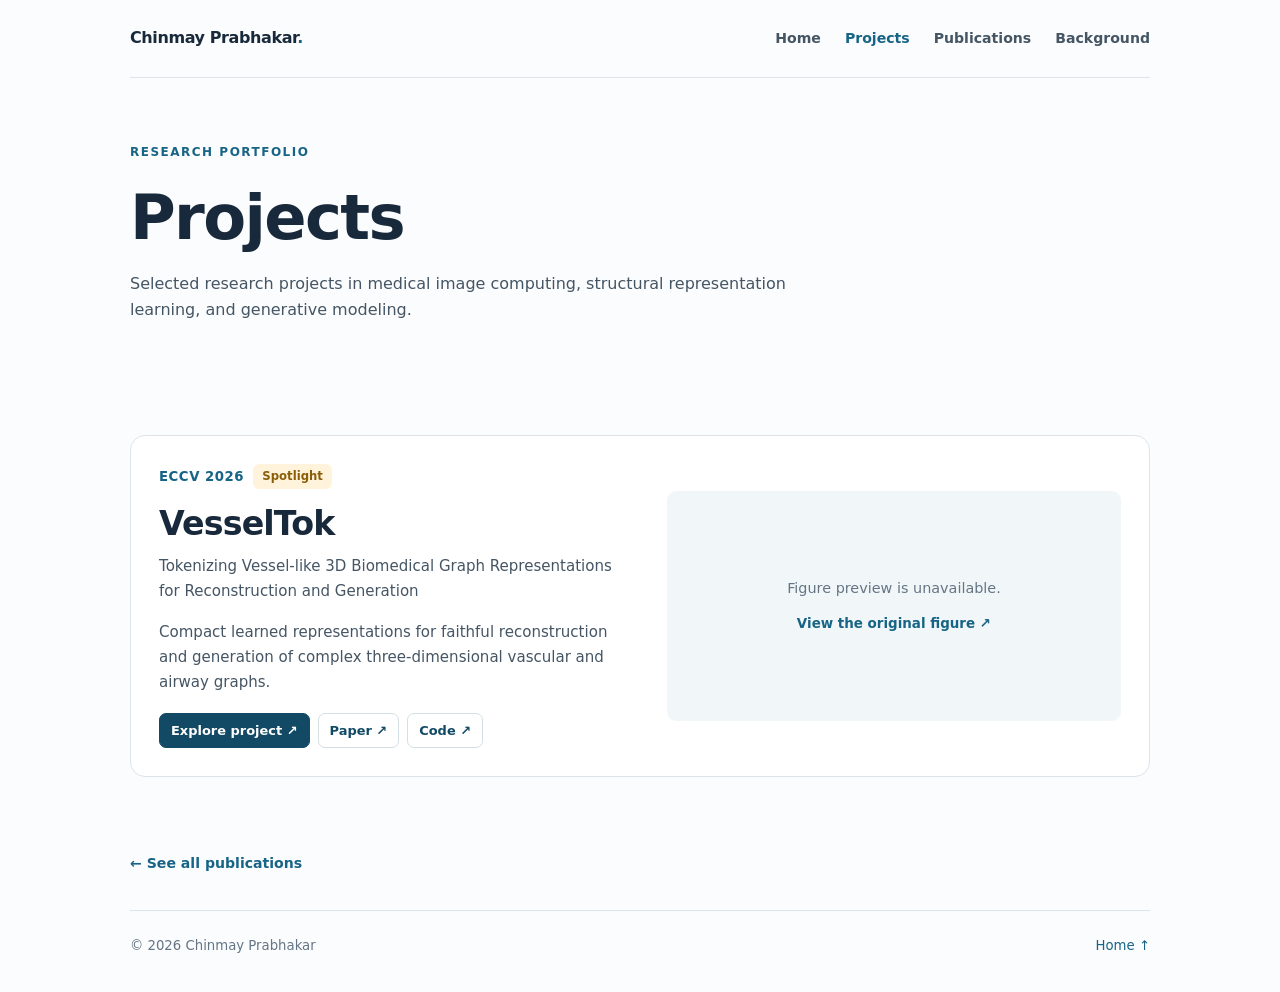
==== projects/index.html @ 2a382494 "attempt 2" ====
<!doctype html><html lang="en"><head><meta charset="utf-8"><meta name="viewport" content="width=device-width, initial-scale=1"><meta name="theme-color" content="#f9fafb"><meta name="description" content="Research project pages and publications by Chinmay Prabhakar."><title>Projects | Chinmay Prabhakar</title><link rel="stylesheet" href="../style.css?v=20261014b"></head><body><nav class="nav wrap" aria-label="Main navigation"><a class="brand" href="../index.html">Chinmay Prabhakar<span class="brand-dot">.</span></a><div class="nav-links"><a href="../index.html" >Home</a><a href="index.html" aria-current="page">Projects</a><a href="../index.html#publications" >Publications</a><a href="../index.html#background" >Background</a></div></nav><main class="wrap subpage"><header class="page-title"><p class="kicker">Research portfolio</p><h1>Projects</h1><p>Selected research projects in medical image computing, structural representation learning, and generative modeling.</p></header><section class="section"><article class="project-tile"><div class="project-tile-copy"><p class="venue-line">ECCV 2026 <span class="highlight-label">Spotlight</span></p><h2><a href="vesseltok/index.html">VesselTok</a></h2><p>Tokenizing Vessel-like 3D Biomedical Graph Representations for Reconstruction and Generation</p><p>Compact learned representations for faithful reconstruction and generation of complex three-dimensional vascular and airway graphs.</p><div class="chips"><a class="chip chip-filled" href="vesseltok/index.html">Explore project ↗</a><a class="chip" href="https://arxiv.org/abs/2603.18797" target="_blank" rel="noopener noreferrer">Paper ↗</a><a class="chip" href="https://github.com/chinmay5/vessel_tok" target="_blank" rel="noopener noreferrer">Code ↗</a></div></div><div class="figure-frame project-tile-image"><img class="remote-image" src="https://raw.githubusercontent.com/chinmay5/vessel_tok/main/vesseltok_overview.png" alt="VesselTok overview" loading="lazy" decoding="async" /><div class="figure-error"><span>Figure preview is unavailable.</span><a href="https://github.com/chinmay5/vessel_tok/blob/main/vesseltok_overview.png" target="_blank" rel="noopener noreferrer">View the original figure ↗</a></div></div></article></section><p class="back-line"><a href="../index.html#publications">← See all publications</a></p></main><footer class="site-footer wrap"><span>© <span data-current-year>2026</span> Chinmay Prabhakar</span><a href="../index.html">Home ↑</a></footer><script>document.querySelectorAll('.remote-image').forEach(img=>{const frame=img.closest('.figure-frame');const fail=()=>frame?.classList.add('image-failed');const load=()=>frame?.classList.add('image-ready');img.addEventListener('error',fail);img.addEventListener('load',load);if(img.complete){if(img.naturalWidth)load();else fail()}});document.querySelectorAll('.portrait img').forEach(img=>{img.addEventListener('error',()=>img.closest('.portrait')?.classList.add('image-failed'));if(img.complete&&!img.naturalWidth)img.closest('.portrait')?.classList.add('image-failed')});document.querySelectorAll('[data-current-year]').forEach(el=>el.textContent=new Date().getFullYear());</script></body></html>
---- style.css ----
/* Personal academic website. Shared styles for homepage and project pages. */
:root { --ink:#18293b; --body:#455564; --muted:#657585; --accent:#176486; --accent-dark:#124a65; --paper:#fff; --bg:#fbfcfd; --line:#dce4e9; --soft:#f0f6f8; --highlight:#edf8f5; }
*{box-sizing:border-box}
html{scroll-behavior:smooth}
body{margin:0;background:var(--bg);color:var(--ink);font:16px/1.65 Inter,ui-sans-serif,system-ui,-apple-system,BlinkMacSystemFont,"Segoe UI",sans-serif;-webkit-font-smoothing:antialiased}
a{color:var(--accent);text-decoration:none}a:hover{text-decoration:underline}a:focus-visible,button:focus-visible,summary:focus-visible{outline:3px solid #43a8c9;outline-offset:3px}
img{max-width:100%;height:auto}
.wrap{width:min(100% - 48px,1020px);margin-inline:auto}
.nav{display:flex;align-items:center;justify-content:space-between;gap:24px;min-height:78px;border-bottom:1px solid var(--line)}
.brand{color:var(--ink);font-size:1rem;font-weight:750;white-space:nowrap;letter-spacing:-.025em}.brand:hover{text-decoration:none}.brand-dot{color:var(--accent)}
.nav-links{display:flex;flex-wrap:wrap;gap:8px 24px}.nav-links a{color:var(--body);font-size:.88rem;font-weight:550}.nav-links a:hover,.nav-links a[aria-current="page"]{color:var(--accent)}
h1,h2,h3{letter-spacing:-.026em;line-height:1.25}h1{font-size:clamp(2.5rem,5vw,3.9rem)}h2{font-size:clamp(1.65rem,2.6vw,2.15rem)}h3{font-size:1.16rem}
p{margin:0 0 1rem}.eyebrow,.kicker{font-size:.75rem;font-weight:760;letter-spacing:.125em;text-transform:uppercase;color:var(--accent)}
.hero{display:grid;grid-template-columns:minmax(0,1fr) 212px;gap:60px;align-items:center;padding:65px 0 72px;border-bottom:1px solid var(--line)}.hero h1{margin:11px 0 16px}.hero-copy>p{max-width:665px;color:var(--body)}.hero-tagline{font-size:1.14rem;font-weight:600;line-height:1.45;color:var(--ink)!important}
.profile-links{display:flex;flex-wrap:wrap;gap:6px 18px;margin-top:24px}.profile-links a{font-size:.89rem;font-weight:650}
.portrait{position:relative;width:208px;height:208px;background:#e6f0f4;border-radius:18px;overflow:hidden;box-shadow:0 12px 35px rgba(25,50,75,.08)}.portrait img{width:100%;height:100%;object-fit:cover;position:relative;z-index:2}.portrait-initials{position:absolute;inset:0;display:flex;align-items:center;justify-content:center;color:#6391a0;font-weight:700;font-size:3rem;letter-spacing:-.06em}.portrait.image-failed img{display:none}
.section{margin:60px 0 75px;scroll-margin-top:24px}.section-heading{display:flex;align-items:end;justify-content:space-between;gap:20px;margin-bottom:22px}.section-heading .kicker{margin:0 0 6px}.section-heading h2{margin:0}.text-link{font-size:.86rem;font-weight:650;white-space:nowrap}.section-aside{color:var(--muted);font-size:.84rem;margin:0;max-width:245px;text-align:right}
.venue-line{font-size:.83rem;letter-spacing:.04em;font-weight:700;color:var(--accent);margin:0 0 14px}.highlight-label{display:inline-block;font-size:.73rem;letter-spacing:normal;font-weight:710;padding:3px 9px;border-radius:6px;background:#fff4db;color:#8c5d08;vertical-align:middle;margin-left:4px}
.featured-work{border:1px solid #d6e4e6;border-radius:17px;overflow:hidden;display:grid;grid-template-columns:minmax(0,.9fr) minmax(0,1.1fr);background:var(--paper);box-shadow:0 7px 20px rgba(20,45,65,.035)}.featured-main{padding:32px}.featured-main h3{font-size:1.32rem;line-height:1.4;margin:0 0 15px}.featured-main>p:not(.venue-line){font-size:.94rem;color:var(--body)}.featured-figure{padding:18px;background:#f4f9f8;display:flex;flex-direction:column;justify-content:center;min-width:0}.featured-figure .figure-frame{min-height:225px;max-height:325px}.featured-figure .remote-image{max-height:300px}
.figure-frame{background:white;display:flex;align-items:center;justify-content:center;position:relative;min-width:0;border-radius:9px;overflow:hidden}.figure-frame .remote-image{display:block;max-height:560px;width:100%;height:auto;object-fit:contain}.figure-error{display:flex;position:absolute;inset:0;flex-direction:column;justify-content:center;align-items:center;gap:12px;min-height:180px;padding:28px;text-align:center;color:var(--muted);font-size:.9rem}.figure-error a{font-size:.84rem;font-weight:700}.figure-frame .remote-image{opacity:0;position:relative;z-index:1}.figure-frame.image-ready .remote-image{opacity:1}.figure-frame.image-ready .figure-error{display:none}.figure-frame.image-failed .remote-image{display:none}.fig-caption{font-size:.76rem;color:var(--muted);margin:10px 0 0;text-align:center}
.chips{display:flex;flex-wrap:wrap;gap:8px;margin-top:18px}.chip{border:1px solid #d2dfe5;border-radius:7px;padding:6px 11px;background:#fff;font-weight:650;font-size:.81rem;color:var(--accent-dark)}.chip:hover{text-decoration:none;background:#eef7f7}.chip-filled{background:var(--accent-dark);border-color:var(--accent-dark);color:#fff}.chip-filled:hover{color:#fff;background:var(--accent)}
.publication-list{display:grid;gap:14px}.publication{border:1px solid var(--line);background:var(--paper);border-radius:13px;padding:24px 27px}.publication h3{margin:8px 0 9px;font-size:1.12rem;line-height:1.43}.publication h3 a{color:var(--ink)}.publication h3 a:hover{color:var(--accent)}.pub-meta{display:flex;align-items:center;flex-wrap:wrap;gap:9px;color:var(--accent);text-transform:uppercase;font-size:.75rem;font-weight:740;letter-spacing:.06em}.pub-year{margin-left:auto;color:var(--muted)}.pub-description{color:var(--body);font-size:.9rem;margin-bottom:7px}.authors{font-size:.85rem;color:var(--muted);margin:0}.publication .chips{margin-top:12px}
.preview{margin-top:18px;border-top:1px solid var(--line)}.preview summary{display:flex;align-items:center;justify-content:space-between;gap:16px;padding-top:14px;cursor:pointer;font-weight:680;font-size:.87rem;color:var(--accent);list-style:none}.preview summary::-webkit-details-marker{display:none}.preview summary .plus{font-size:1.2rem;line-height:1}.preview[open] summary .plus{transform:rotate(45deg)}.preview .figure-frame{margin-top:15px;border:1px solid var(--line);padding:12px}.preview .remote-image{max-height:430px}
.background-grid{display:grid;gap:26px}.background-section h2{font-size:1.27rem;margin:0 0 14px}.timeline{display:grid;gap:0;border-top:1px solid var(--line)}.timeline-item{display:grid;grid-template-columns:145px minmax(0,1fr);gap:17px;padding:13px 0;border-bottom:1px solid var(--line)}.timeline-year{color:var(--muted);font-size:.85rem}.timeline-item h3{font-size:.95rem;margin:0 0 3px}.timeline-item p{font-size:.85rem;color:var(--body);margin:0}
.site-footer{border-top:1px solid var(--line);padding:24px 0 35px;display:flex;justify-content:space-between;gap:16px;color:var(--muted);font-size:.83rem}
/* Project directory */
.subpage{min-height:65vh}.page-title{padding:65px 0 35px;max-width:720px}.page-title h1{margin:6px 0 14px}.page-title>p:last-child{color:var(--body)}.project-tile{display:grid;grid-template-columns:minmax(0,1fr) minmax(0,.95fr);gap:30px;padding:28px;background:white;border:1px solid var(--line);border-radius:15px;align-items:center}.project-tile h2{margin:0 0 10px}.project-tile h2 a{color:var(--ink)}.project-tile-copy>p:not(.venue-line){font-size:.94rem;color:var(--body)}.project-tile-image{background:#f1f7f8;padding:14px;min-height:230px}
.back-line{margin:35px 0;font-size:.88rem;font-weight:680}
/* Individual project */
.project-layout{max-width:1020px}.project-intro{text-align:center;max-width:920px;margin:63px auto 30px}.project-intro h1{font-size:clamp(3rem,8vw,5rem);margin:10px 0}.project-subtitle{font-size:clamp(1.2rem,2.6vw,1.62rem);line-height:1.42;font-weight:600;color:var(--body);max-width:820px;margin:0 auto 18px}.project-authors{font-size:.9rem;color:var(--muted);max-width:820px;margin:0 auto;line-height:1.9}.project-authors a{font-weight:650}.project-buttons{display:flex;justify-content:center;flex-wrap:wrap;gap:9px;margin-top:24px}.project-buttons a,.resource-links a{border:1px solid #d2dfe5;border-radius:8px;padding:9px 17px;background:white;color:var(--accent-dark);font-size:.9rem;font-weight:670}.project-buttons a:hover,.resource-links a:hover{text-decoration:none;background:#eaf4f6}.project-buttons a.primary-button{background:var(--accent-dark);border-color:var(--accent-dark);color:white}.project-buttons a.primary-button:hover{background:var(--accent)}
.project-overview{background:white;border-radius:15px;border:1px solid var(--line);padding:20px;margin:48px 0 68px;box-shadow:0 8px 30px rgba(20,45,65,.035)}.project-overview .figure-frame{min-height:280px}.project-overview .remote-image{max-height:670px}.project-content{margin:0 auto 68px;max-width:930px}.project-content h2{margin:4px 0 17px}.project-content p:not(.kicker):not(.citation-note){color:var(--body)}.large-lead{font-size:1.16rem;line-height:1.78}.step-grid{display:grid;grid-template-columns:repeat(3,minmax(0,1fr));gap:16px}.step-grid article{padding:23px;border:1px solid var(--line);border-radius:12px;background:white}.step-grid article span{color:var(--accent);font-weight:780;font-size:.9rem}.step-grid h3{margin:12px 0 8px;font-size:1.08rem}.step-grid p{font-size:.9rem;margin:0}.step-grid.simple article{border-top:3px solid #72bdbe}
.resources{display:flex;align-items:center;justify-content:space-between;gap:32px;padding:28px 30px;border-radius:13px;background:#edf5f6}.resources h2{margin:4px 0 10px}.resources p{font-size:.89rem;margin:0;max-width:650px}.resource-links{display:grid;gap:8px;flex:none}.resource-links a{white-space:nowrap;text-align:center}
.citation-heading{display:flex;align-items:center;justify-content:space-between;gap:10px}.copy-button{cursor:pointer;font:inherit;color:var(--accent-dark);font-size:.83rem;font-weight:680;border:1px solid #cbdde4;border-radius:7px;background:white;padding:8px 14px}.bibtex{margin:0;background:#182d3e;color:#edf4fa;border-radius:12px;overflow-x:auto;white-space:pre;line-height:1.65;padding:22px;font-size:.81rem}.bibtex code{font-family:ui-monospace,SFMono-Regular,Consolas,monospace}.citation-note{color:var(--muted);font-size:.8rem;margin-top:12px}
@media (max-width:760px){.wrap{width:min(100% - 32px,1020px)}.nav{align-items:flex-start;flex-direction:column;gap:7px;padding:17px 0;min-height:0}.nav-links{gap:7px 19px}.hero{grid-template-columns:minmax(0,1fr) 155px;gap:22px;padding:43px 0}.portrait{width:155px;height:155px}.section{margin:48px 0}.featured-work{grid-template-columns:1fr}.featured-main{padding:25px}.featured-figure{padding:15px}.featured-figure .figure-frame{min-height:165px}.project-tile{grid-template-columns:1fr}.resources{flex-direction:column;align-items:stretch}.resource-links{display:flex;flex-wrap:wrap}.project-overview{margin:35px 0 52px}.project-intro{margin:45px auto 20px}}
@media (max-width:570px){body{font-size:15px}.nav-links a{font-size:.83rem}.hero{display:flex;flex-direction:column-reverse;align-items:flex-start}.hero h1{font-size:2.65rem}.portrait{width:135px;height:135px}.hero-tagline{font-size:1.06rem}.section-heading{align-items:flex-start;flex-direction:column;gap:9px}.section-aside{text-align:left}.publication{padding:19px}.timeline-item{grid-template-columns:1fr;gap:4px}.pub-year{margin-left:0}.step-grid{grid-template-columns:1fr}.project-intro h1{font-size:3.45rem}.project-overview{padding:12px}.project-buttons{gap:7px}.project-buttons a{padding:8px 12px}.citation-heading{align-items:flex-start}.bibtex{font-size:.73rem;padding:16px}}
@media (prefers-reduced-motion:reduce){html{scroll-behavior:auto}}
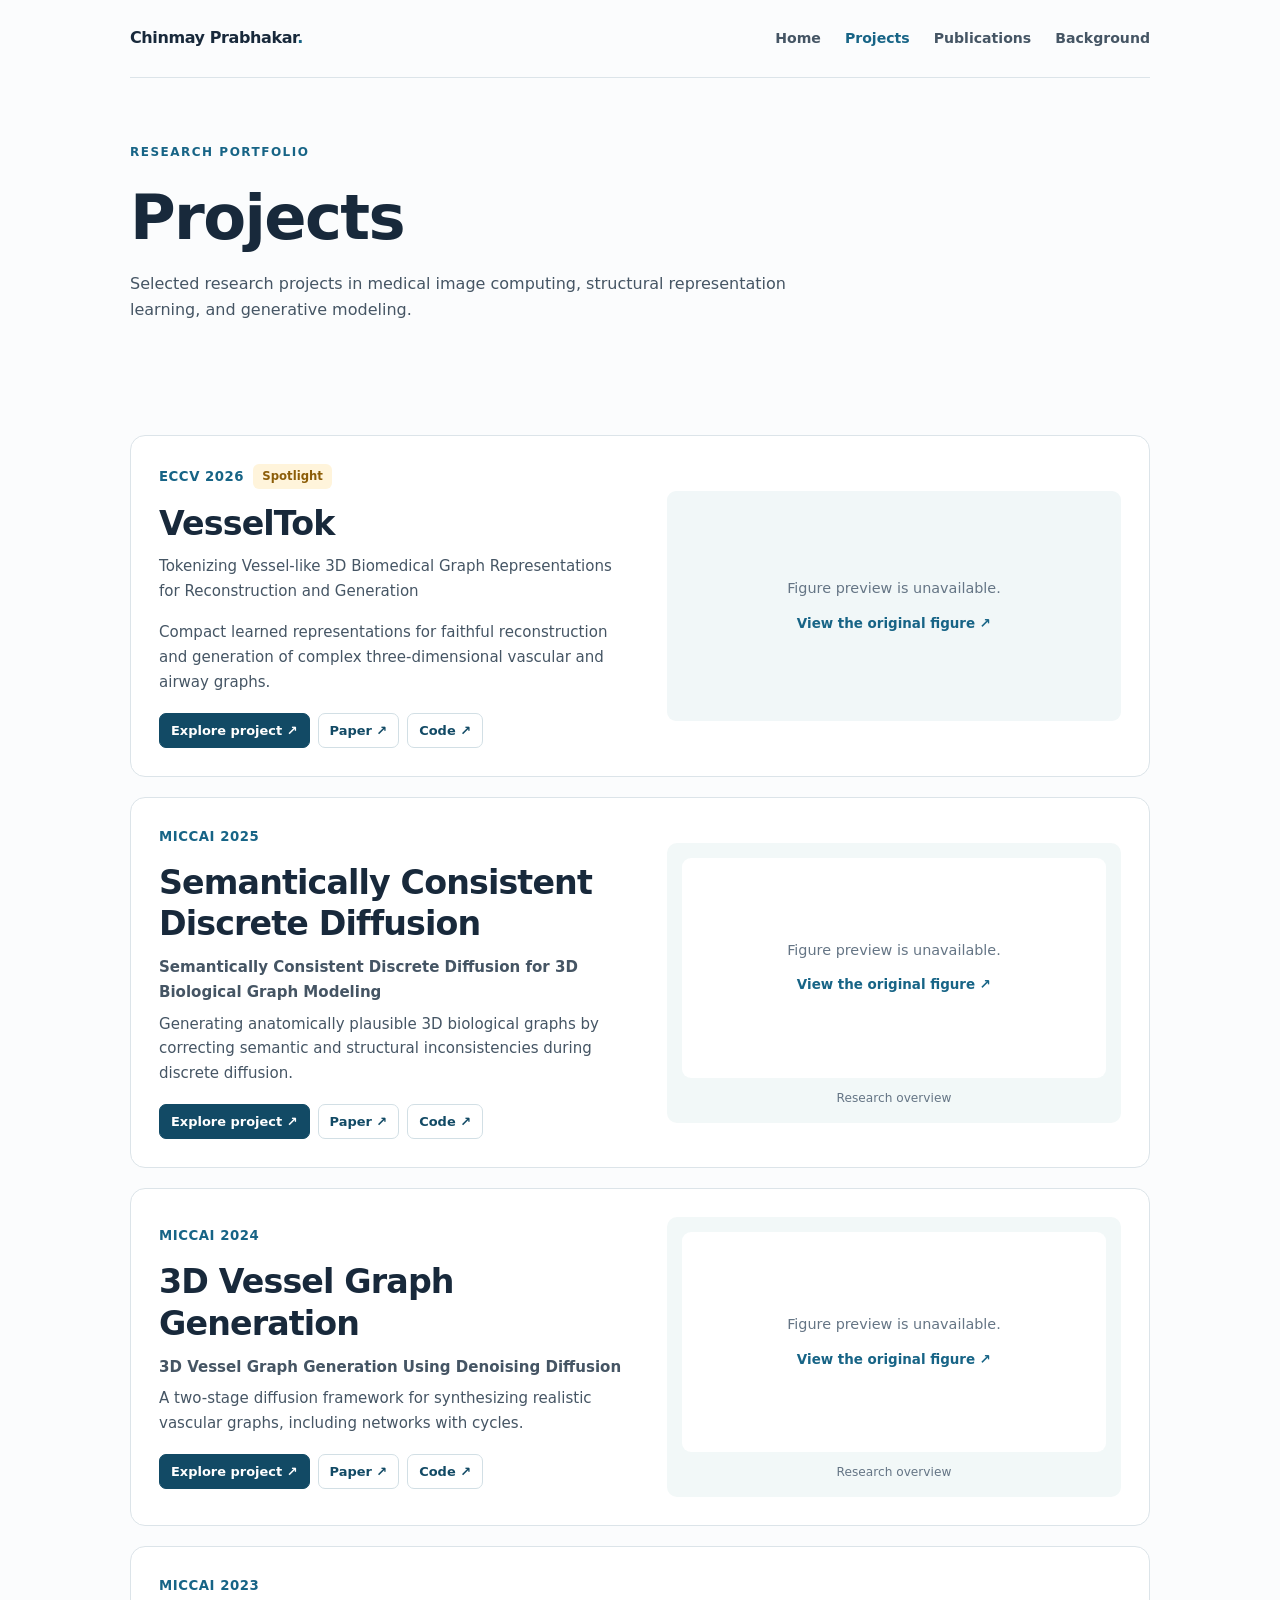
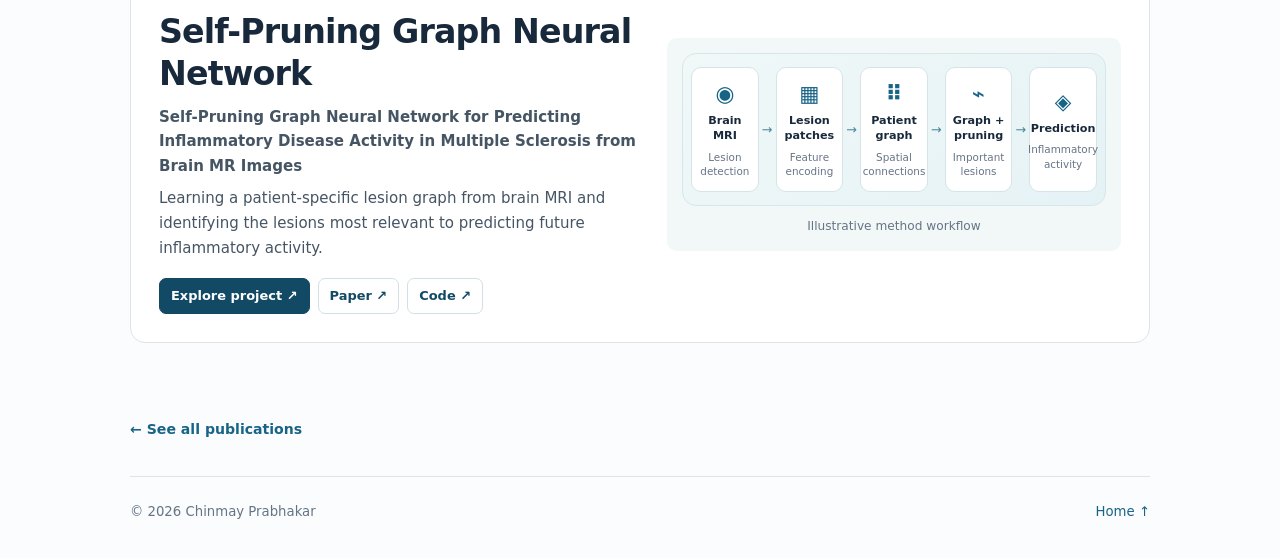
==== commit a656a68d: "including miccai information" ====
--- a/projects/index.html
+++ b/projects/index.html
@@ -1 +1,12 @@
-<!doctype html><html lang="en"><head><meta charset="utf-8"><meta name="viewport" content="width=device-width, initial-scale=1"><meta name="theme-color" content="#f9fafb"><meta name="description" content="Research project pages and publications by Chinmay Prabhakar."><title>Projects | Chinmay Prabhakar</title><link rel="stylesheet" href="../style.css?v=20261014b"></head><body><nav class="nav wrap" aria-label="Main navigation"><a class="brand" href="../index.html">Chinmay Prabhakar<span class="brand-dot">.</span></a><div class="nav-links"><a href="../index.html" >Home</a><a href="index.html" aria-current="page">Projects</a><a href="../index.html#publications" >Publications</a><a href="../index.html#background" >Background</a></div></nav><main class="wrap subpage"><header class="page-title"><p class="kicker">Research portfolio</p><h1>Projects</h1><p>Selected research projects in medical image computing, structural representation learning, and generative modeling.</p></header><section class="section"><article class="project-tile"><div class="project-tile-copy"><p class="venue-line">ECCV 2026 <span class="highlight-label">Spotlight</span></p><h2><a href="vesseltok/index.html">VesselTok</a></h2><p>Tokenizing Vessel-like 3D Biomedical Graph Representations for Reconstruction and Generation</p><p>Compact learned representations for faithful reconstruction and generation of complex three-dimensional vascular and airway graphs.</p><div class="chips"><a class="chip chip-filled" href="vesseltok/index.html">Explore project ↗</a><a class="chip" href="https://arxiv.org/abs/2603.18797" target="_blank" rel="noopener noreferrer">Paper ↗</a><a class="chip" href="https://github.com/chinmay5/vessel_tok" target="_blank" rel="noopener noreferrer">Code ↗</a></div></div><div class="figure-frame project-tile-image"><img class="remote-image" src="https://raw.githubusercontent.com/chinmay5/vessel_tok/main/vesseltok_overview.png" alt="VesselTok overview" loading="lazy" decoding="async" /><div class="figure-error"><span>Figure preview is unavailable.</span><a href="https://github.com/chinmay5/vessel_tok/blob/main/vesseltok_overview.png" target="_blank" rel="noopener noreferrer">View the original figure ↗</a></div></div></article></section><p class="back-line"><a href="../index.html#publications">← See all publications</a></p></main><footer class="site-footer wrap"><span>© <span data-current-year>2026</span> Chinmay Prabhakar</span><a href="../index.html">Home ↑</a></footer><script>document.querySelectorAll('.remote-image').forEach(img=>{const frame=img.closest('.figure-frame');const fail=()=>frame?.classList.add('image-failed');const load=()=>frame?.classList.add('image-ready');img.addEventListener('error',fail);img.addEventListener('load',load);if(img.complete){if(img.naturalWidth)load();else fail()}});document.querySelectorAll('.portrait img').forEach(img=>{img.addEventListener('error',()=>img.closest('.portrait')?.classList.add('image-failed'));if(img.complete&&!img.naturalWidth)img.closest('.portrait')?.classList.add('image-failed')});document.querySelectorAll('[data-current-year]').forEach(el=>el.textContent=new Date().getFullYear());</script></body></html>+<!DOCTYPE html>
+<html lang="en"><head><meta charset="utf-8"/><meta content="width=device-width, initial-scale=1" name="viewport"/><meta content="#f9fafb" name="theme-color"/><meta content="Research project pages and publications by Chinmay Prabhakar." name="description"/><title>Projects | Chinmay Prabhakar</title><link href="../style.css?v=20261014c" rel="stylesheet"/></head><body><nav aria-label="Main navigation" class="nav wrap"><a class="brand" href="../index.html">Chinmay Prabhakar<span class="brand-dot">.</span></a><div class="nav-links"><a href="../index.html">Home</a><a aria-current="page" href="index.html">Projects</a><a href="../index.html#publications">Publications</a><a href="../index.html#background">Background</a></div></nav><main class="wrap subpage"><header class="page-title"><p class="kicker">Research portfolio</p><h1>Projects</h1><p>Selected research projects in medical image computing, structural representation learning, and generative modeling.</p></header><section class="section"><article class="project-tile"><div class="project-tile-copy"><p class="venue-line">ECCV 2026 <span class="highlight-label">Spotlight</span></p><h2><a href="vesseltok/index.html">VesselTok</a></h2><p>Tokenizing Vessel-like 3D Biomedical Graph Representations for Reconstruction and Generation</p><p>Compact learned representations for faithful reconstruction and generation of complex three-dimensional vascular and airway graphs.</p><div class="chips"><a class="chip chip-filled" href="vesseltok/index.html">Explore project ↗</a><a class="chip" href="https://arxiv.org/abs/2603.18797" rel="noopener noreferrer" target="_blank">Paper ↗</a><a class="chip" href="https://github.com/chinmay5/vessel_tok" rel="noopener noreferrer" target="_blank">Code ↗</a></div></div><div class="figure-frame project-tile-image"><img alt="VesselTok overview" class="remote-image" decoding="async" loading="lazy" src="https://raw.githubusercontent.com/chinmay5/vessel_tok/main/vesseltok_overview.png"/><div class="figure-error"><span>Figure preview is unavailable.</span><a href="https://github.com/chinmay5/vessel_tok/blob/main/vesseltok_overview.png" rel="noopener noreferrer" target="_blank">View the original figure ↗</a></div></div></article><article class="project-tile"><div class="project-tile-copy"><p class="venue-line">MICCAI 2025</p><h2><a href="semantic-diffusion/index.html">Semantically Consistent Discrete Diffusion</a></h2><p class="tile-long-title">Semantically Consistent Discrete Diffusion for 3D Biological Graph Modeling</p><p>Generating anatomically plausible 3D biological graphs by correcting semantic and structural inconsistencies during discrete diffusion.</p><div class="chips"><a class="chip chip-filled" href="semantic-diffusion/index.html">Explore project ↗</a><a class="chip" href="https://papers.miccai.org/miccai-2025/0820-Paper3940.html" rel="noopener noreferrer" target="_blank">Paper ↗</a><a class="chip" href="https://github.com/chinmay5/semantically_consistent_graph_generation" rel="noopener noreferrer" target="_blank">Code ↗</a></div></div><div class="project-tile-visual"><div class="figure-frame"><img alt="Overview of the graph diffusion framework, from the official code repository." class="remote-image" decoding="async" loading="lazy" src="https://raw.githubusercontent.com/chinmay5/semantically_consistent_graph_generation/main/static_resources/overview.png"/><div class="figure-error"><span>Figure preview is unavailable.</span><a href="https://github.com/chinmay5/semantically_consistent_graph_generation/blob/main/static_resources/overview.png" rel="noopener noreferrer" target="_blank">View the original figure ↗</a></div></div><p class="fig-caption">Research overview</p></div></article><article class="project-tile"><div class="project-tile-copy"><p class="venue-line">MICCAI 2024</p><h2><a href="vessel-diffusion/index.html">3D Vessel Graph Generation</a></h2><p class="tile-long-title">3D Vessel Graph Generation Using Denoising Diffusion</p><p>A two-stage diffusion framework for synthesizing realistic vascular graphs, including networks with cycles.</p><div class="chips"><a class="chip chip-filled" href="vessel-diffusion/index.html">Explore project ↗</a><a class="chip" href="https://papers.miccai.org/miccai-2024/002-Paper1908.html" rel="noopener noreferrer" target="_blank">Paper ↗</a><a class="chip" href="https://github.com/chinmay5/vessel_diffuse" rel="noopener noreferrer" target="_blank">Code ↗</a></div></div><div class="project-tile-visual"><div class="figure-frame"><img alt="Two-stage diffusion pipeline, from the official code repository." class="remote-image" decoding="async" loading="lazy" src="https://raw.githubusercontent.com/chinmay5/vessel_diffuse/main/static_resources/main_fig.png"/><div class="figure-error"><span>Figure preview is unavailable.</span><a href="https://github.com/chinmay5/vessel_diffuse/blob/main/static_resources/main_fig.png" rel="noopener noreferrer" target="_blank">View the original figure ↗</a></div></div><p class="fig-caption">Research overview</p></div></article><article class="project-tile"><div class="project-tile-copy"><p class="venue-line">MICCAI 2023</p><h2><a href="ms-self-pruning/index.html">Self-Pruning Graph Neural Network</a></h2><p class="tile-long-title">Self-Pruning Graph Neural Network for Predicting Inflammatory Disease Activity in Multiple Sclerosis from Brain MR Images</p><p>Learning a patient-specific lesion graph from brain MRI and identifying the lesions most relevant to predicting future inflammatory activity.</p><div class="chips"><a class="chip chip-filled" href="ms-self-pruning/index.html">Explore project ↗</a><a class="chip" href="https://conferences.miccai.org/2023/papers/580-Paper1619.html" rel="noopener noreferrer" target="_blank">Paper ↗</a><a class="chip" href="https://github.com/chinmay5/ms_ida" rel="noopener noreferrer" target="_blank">Code ↗</a></div></div><div class="project-tile-visual"><div aria-label="Illustrative flow of lesion detection, feature extraction, lesion graph, graph learning, self-pruning and prediction" class="research-flow is-compact" role="img">
+<div class="flow-step"><span aria-hidden="true" class="flow-icon">◉</span><strong>Brain MRI</strong><span>Lesion detection</span></div>
+<div aria-hidden="true" class="flow-arrow">→</div>
+<div class="flow-step"><span aria-hidden="true" class="flow-icon">▦</span><strong>Lesion patches</strong><span>Feature encoding</span></div>
+<div aria-hidden="true" class="flow-arrow">→</div>
+<div class="flow-step"><span aria-hidden="true" class="flow-icon">⠿</span><strong>Patient graph</strong><span>Spatial connections</span></div>
+<div aria-hidden="true" class="flow-arrow">→</div>
+<div class="flow-step"><span aria-hidden="true" class="flow-icon">⌁</span><strong>Graph + pruning</strong><span>Important lesions</span></div>
+<div aria-hidden="true" class="flow-arrow">→</div>
+<div class="flow-step"><span aria-hidden="true" class="flow-icon">◈</span><strong>Prediction</strong><span>Inflammatory activity</span></div>
+</div><p class="fig-caption">Illustrative method workflow</p></div></article></section><p class="back-line"><a href="../index.html#publications">← See all publications</a></p></main><footer class="site-footer wrap"><span>© <span data-current-year="">2026</span> Chinmay Prabhakar</span><a href="../index.html">Home ↑</a></footer><script>document.querySelectorAll('.remote-image').forEach(img=>{const frame=img.closest('.figure-frame');const fail=()=>frame?.classList.add('image-failed');const load=()=>frame?.classList.add('image-ready');img.addEventListener('error',fail);img.addEventListener('load',load);if(img.complete){if(img.naturalWidth)load();else fail()}});document.querySelectorAll('.portrait img').forEach(img=>{img.addEventListener('error',()=>img.closest('.portrait')?.classList.add('image-failed'));if(img.complete&&!img.naturalWidth)img.closest('.portrait')?.classList.add('image-failed')});document.querySelectorAll('[data-current-year]').forEach(el=>el.textContent=new Date().getFullYear());</script></body></html>
--- a/style.css
+++ b/style.css
@@ -34,3 +34,35 @@
 @media (max-width:760px){.wrap{width:min(100% - 32px,1020px)}.nav{align-items:flex-start;flex-direction:column;gap:7px;padding:17px 0;min-height:0}.nav-links{gap:7px 19px}.hero{grid-template-columns:minmax(0,1fr) 155px;gap:22px;padding:43px 0}.portrait{width:155px;height:155px}.section{margin:48px 0}.featured-work{grid-template-columns:1fr}.featured-main{padding:25px}.featured-figure{padding:15px}.featured-figure .figure-frame{min-height:165px}.project-tile{grid-template-columns:1fr}.resources{flex-direction:column;align-items:stretch}.resource-links{display:flex;flex-wrap:wrap}.project-overview{margin:35px 0 52px}.project-intro{margin:45px auto 20px}}
 @media (max-width:570px){body{font-size:15px}.nav-links a{font-size:.83rem}.hero{display:flex;flex-direction:column-reverse;align-items:flex-start}.hero h1{font-size:2.65rem}.portrait{width:135px;height:135px}.hero-tagline{font-size:1.06rem}.section-heading{align-items:flex-start;flex-direction:column;gap:9px}.section-aside{text-align:left}.publication{padding:19px}.timeline-item{grid-template-columns:1fr;gap:4px}.pub-year{margin-left:0}.step-grid{grid-template-columns:1fr}.project-intro h1{font-size:3.45rem}.project-overview{padding:12px}.project-buttons{gap:7px}.project-buttons a{padding:8px 12px}.citation-heading{align-items:flex-start}.bibtex{font-size:.73rem;padding:16px}}
 @media (prefers-reduced-motion:reduce){html{scroll-behavior:auto}}
+
+/* MICCAI project pages and project directory additions */
+.project-tile + .project-tile{margin-top:20px}
+.project-tile-copy .tile-long-title{font-weight:600;color:var(--ink);margin:0 0 7px}
+.project-tile-visual{min-width:0;background:#f2f8f8;border-radius:10px;padding:15px}
+.project-tile-visual .figure-frame{min-height:220px}
+.project-tile-visual .remote-image{max-height:320px}
+.project-intro h1.miccai-title{font-size:clamp(2.25rem,5.2vw,3.8rem);line-height:1.12;max-width:870px;margin-left:auto;margin-right:auto}
+.result-visual .figure-frame{padding:12px;border:1px solid var(--line);min-height:230px}
+.result-visual .remote-image{max-height:650px}
+/* Conceptual workflow for the MICCAI 2023 work, clearly not represented as an original publication figure */
+.research-flow{display:flex;align-items:stretch;gap:7px;padding:24px 17px;border-radius:14px;background:linear-gradient(140deg,#f0f8f8,#e5f2f5);border:1px solid #d6e7eb}
+.research-flow .flow-step{flex:1 1 0;min-width:0;display:flex;flex-direction:column;align-items:center;justify-content:center;gap:6px;padding:16px 7px;text-align:center;background:white;border:1px solid #d6e4e8;border-radius:10px}
+.flow-step strong{font-size:.85rem;line-height:1.3;color:var(--ink)}
+.flow-step>span:last-child{font-size:.71rem;line-height:1.4;color:var(--muted)}
+.flow-icon{font-size:2rem;font-weight:650;color:var(--accent);line-height:1.3}
+.flow-arrow{align-self:center;flex:none;color:#478a98;font-size:1.3rem}
+.research-flow.is-compact{padding:13px 8px;gap:3px}
+.research-flow.is-compact .flow-step{padding:12px 4px}
+.research-flow.is-compact .flow-step strong{font-size:.7rem}
+.research-flow.is-compact .flow-step>span:last-child{font-size:.65rem}
+.research-flow.is-compact .flow-icon{font-size:1.35rem}
+.research-flow.is-compact .flow-arrow{font-size:.8rem}
+.preview .research-flow{margin-top:17px}
+.evidence-panel>.citation-note{margin-top:12px;color:var(--muted)!important}
+.metric-row{display:grid;grid-template-columns:repeat(2,minmax(0,1fr));gap:15px;margin-top:17px}
+.metric-row article{background:#fff;border:1px solid var(--line);border-radius:12px;padding:20px;display:flex;flex-direction:column;gap:2px}
+.metric-row strong{font-size:2.35rem;color:var(--accent-dark);line-height:1.3}
+.metric-row span{color:var(--muted);font-size:.85rem}
+.metric-row .metric-label{color:var(--ink);font-size:.84rem;font-weight:700}
+@media(max-width:940px){.research-flow{flex-wrap:wrap;gap:8px}.research-flow .flow-step{flex:1 1 25%;min-width:140px}.research-flow .flow-arrow{display:none}}
+@media(max-width:570px){.research-flow{padding:12px;display:grid;grid-template-columns:1fr;gap:7px}.research-flow .flow-step{flex:auto;min-width:0}.research-flow .flow-arrow{display:none}.research-flow.is-compact{display:grid;grid-template-columns:1fr;gap:6px}.research-flow.is-compact .flow-step{padding:10px}.metric-row{grid-template-columns:1fr}.project-tile-visual{padding:9px}}
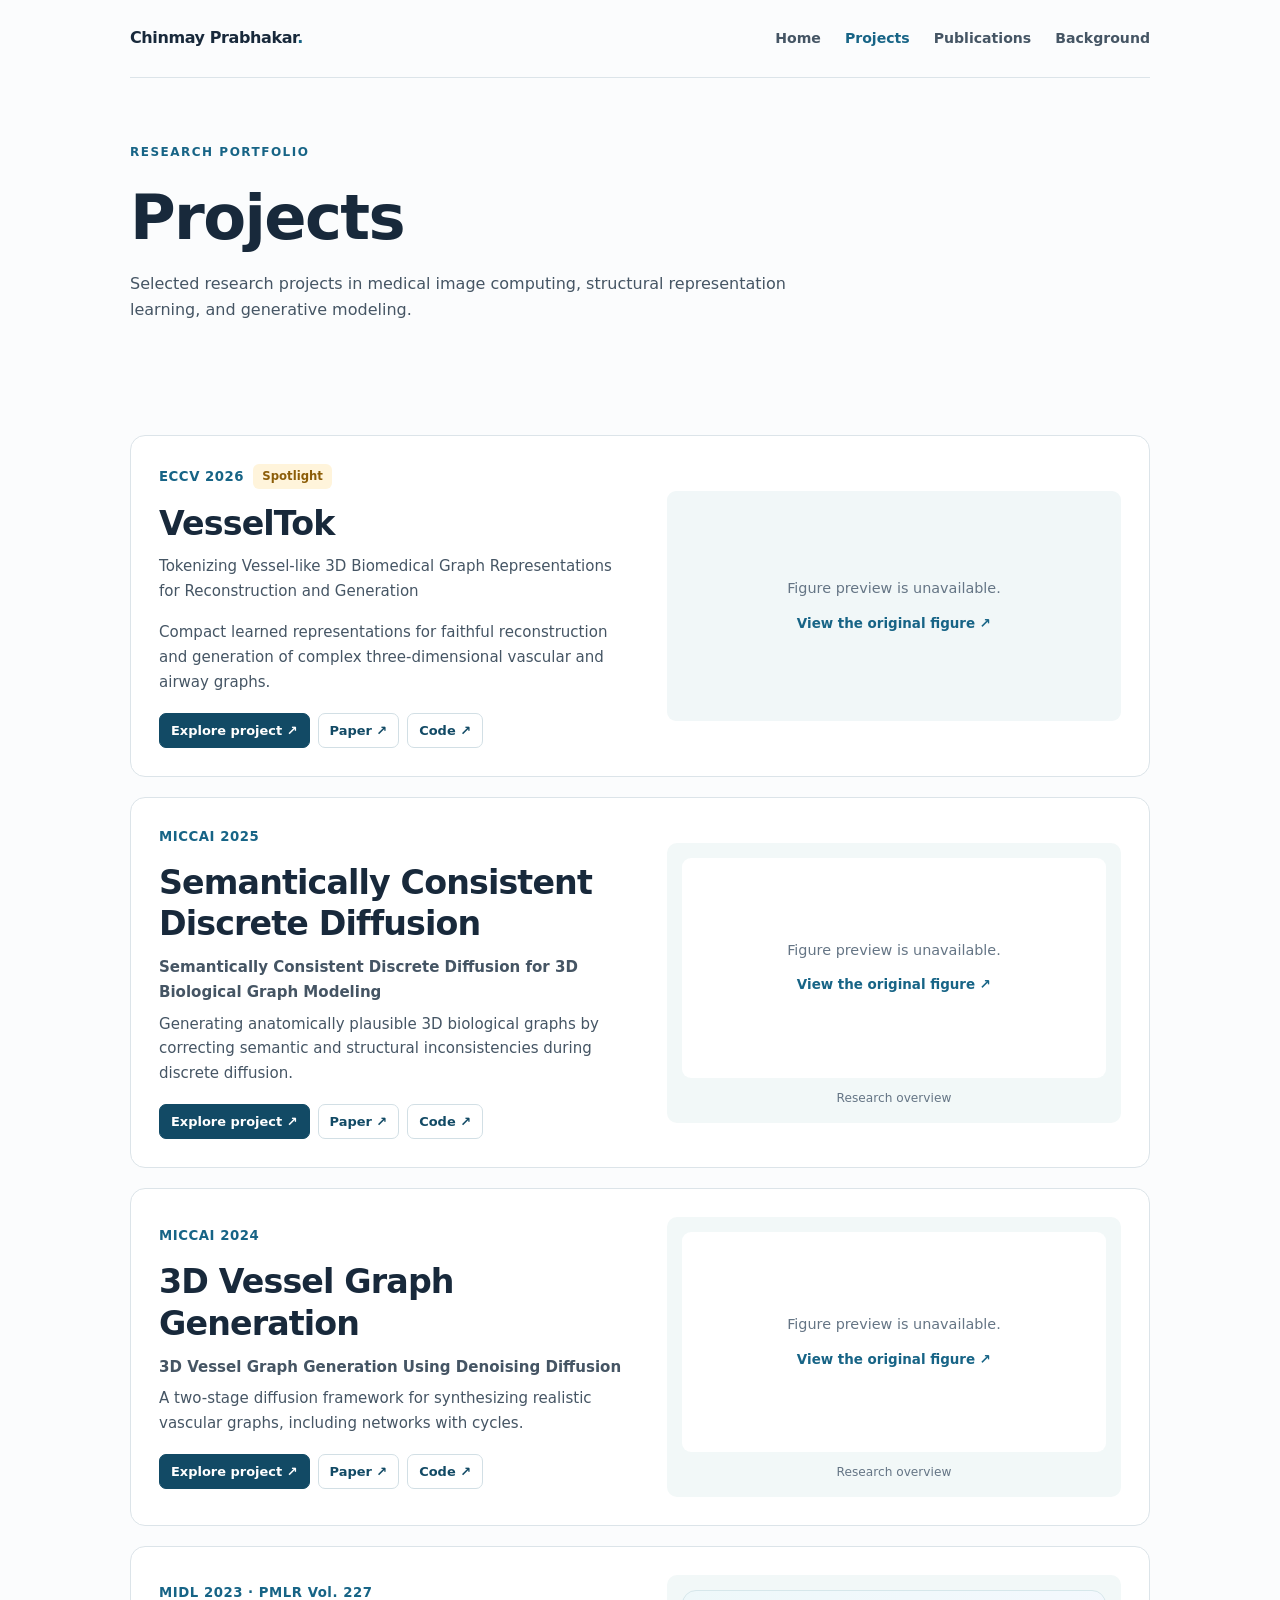
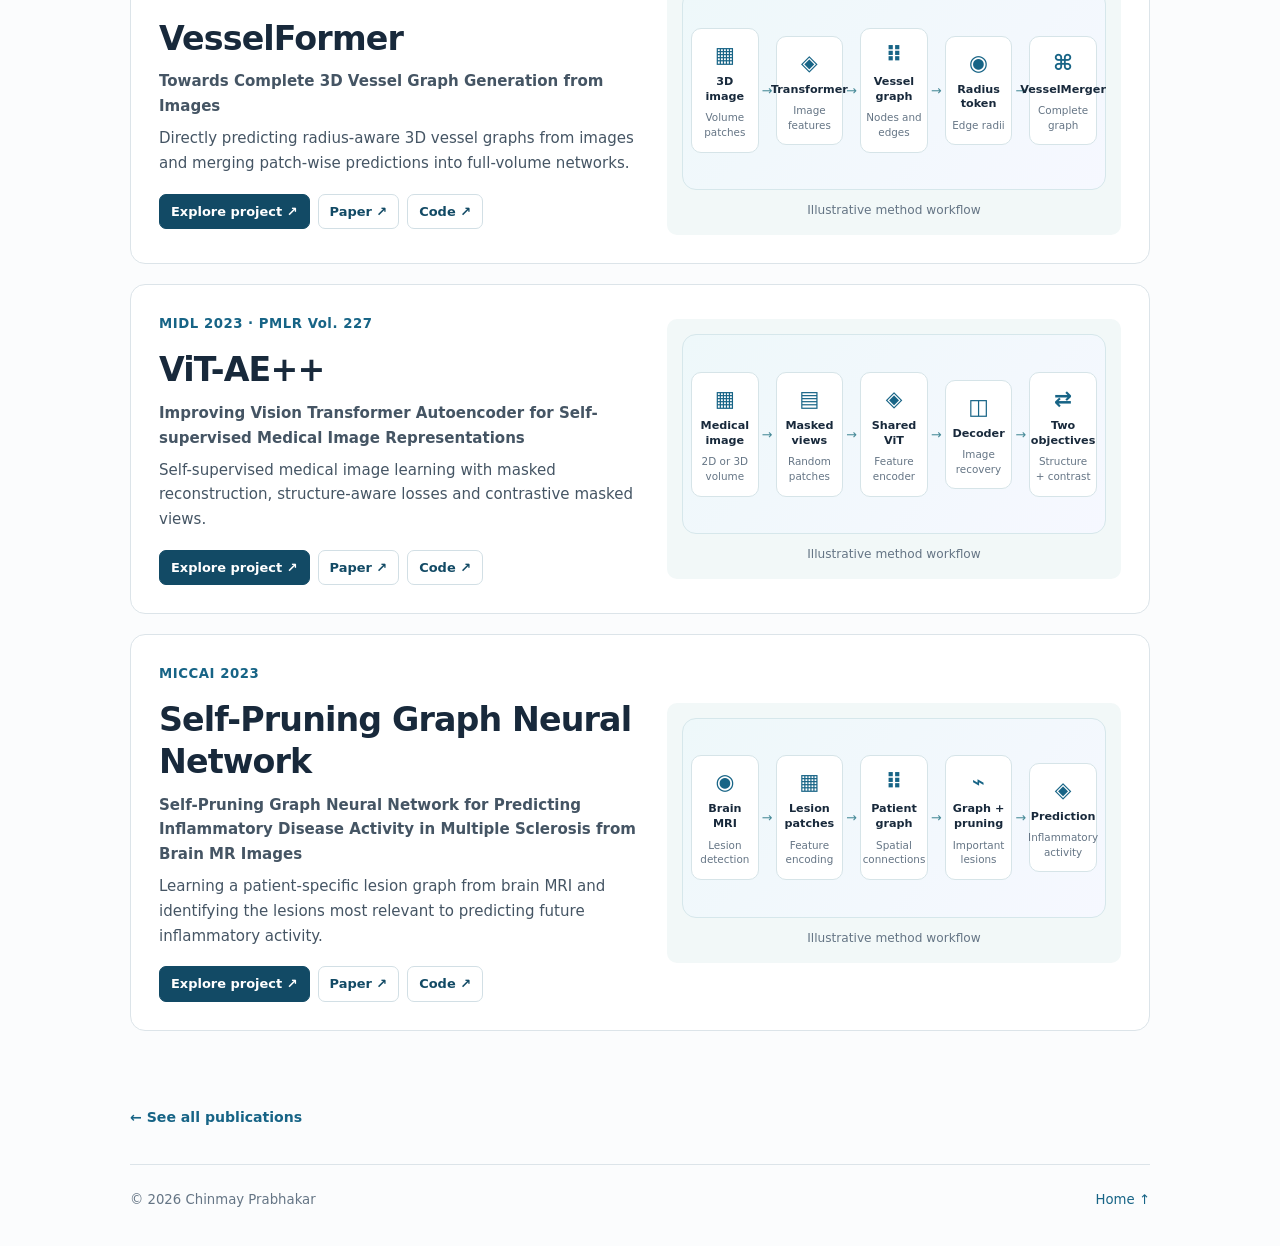
==== commit 0ae80c19: "including midl and cleaning things up a bit" ====
--- a/projects/index.html
+++ b/projects/index.html
@@ -1,5 +1,14 @@
 <!DOCTYPE html>
-<html lang="en"><head><meta charset="utf-8"/><meta content="width=device-width, initial-scale=1" name="viewport"/><meta content="#f9fafb" name="theme-color"/><meta content="Research project pages and publications by Chinmay Prabhakar." name="description"/><title>Projects | Chinmay Prabhakar</title><link href="../style.css?v=20261014c" rel="stylesheet"/></head><body><nav aria-label="Main navigation" class="nav wrap"><a class="brand" href="../index.html">Chinmay Prabhakar<span class="brand-dot">.</span></a><div class="nav-links"><a href="../index.html">Home</a><a aria-current="page" href="index.html">Projects</a><a href="../index.html#publications">Publications</a><a href="../index.html#background">Background</a></div></nav><main class="wrap subpage"><header class="page-title"><p class="kicker">Research portfolio</p><h1>Projects</h1><p>Selected research projects in medical image computing, structural representation learning, and generative modeling.</p></header><section class="section"><article class="project-tile"><div class="project-tile-copy"><p class="venue-line">ECCV 2026 <span class="highlight-label">Spotlight</span></p><h2><a href="vesseltok/index.html">VesselTok</a></h2><p>Tokenizing Vessel-like 3D Biomedical Graph Representations for Reconstruction and Generation</p><p>Compact learned representations for faithful reconstruction and generation of complex three-dimensional vascular and airway graphs.</p><div class="chips"><a class="chip chip-filled" href="vesseltok/index.html">Explore project ↗</a><a class="chip" href="https://arxiv.org/abs/2603.18797" rel="noopener noreferrer" target="_blank">Paper ↗</a><a class="chip" href="https://github.com/chinmay5/vessel_tok" rel="noopener noreferrer" target="_blank">Code ↗</a></div></div><div class="figure-frame project-tile-image"><img alt="VesselTok overview" class="remote-image" decoding="async" loading="lazy" src="https://raw.githubusercontent.com/chinmay5/vessel_tok/main/vesseltok_overview.png"/><div class="figure-error"><span>Figure preview is unavailable.</span><a href="https://github.com/chinmay5/vessel_tok/blob/main/vesseltok_overview.png" rel="noopener noreferrer" target="_blank">View the original figure ↗</a></div></div></article><article class="project-tile"><div class="project-tile-copy"><p class="venue-line">MICCAI 2025</p><h2><a href="semantic-diffusion/index.html">Semantically Consistent Discrete Diffusion</a></h2><p class="tile-long-title">Semantically Consistent Discrete Diffusion for 3D Biological Graph Modeling</p><p>Generating anatomically plausible 3D biological graphs by correcting semantic and structural inconsistencies during discrete diffusion.</p><div class="chips"><a class="chip chip-filled" href="semantic-diffusion/index.html">Explore project ↗</a><a class="chip" href="https://papers.miccai.org/miccai-2025/0820-Paper3940.html" rel="noopener noreferrer" target="_blank">Paper ↗</a><a class="chip" href="https://github.com/chinmay5/semantically_consistent_graph_generation" rel="noopener noreferrer" target="_blank">Code ↗</a></div></div><div class="project-tile-visual"><div class="figure-frame"><img alt="Overview of the graph diffusion framework, from the official code repository." class="remote-image" decoding="async" loading="lazy" src="https://raw.githubusercontent.com/chinmay5/semantically_consistent_graph_generation/main/static_resources/overview.png"/><div class="figure-error"><span>Figure preview is unavailable.</span><a href="https://github.com/chinmay5/semantically_consistent_graph_generation/blob/main/static_resources/overview.png" rel="noopener noreferrer" target="_blank">View the original figure ↗</a></div></div><p class="fig-caption">Research overview</p></div></article><article class="project-tile"><div class="project-tile-copy"><p class="venue-line">MICCAI 2024</p><h2><a href="vessel-diffusion/index.html">3D Vessel Graph Generation</a></h2><p class="tile-long-title">3D Vessel Graph Generation Using Denoising Diffusion</p><p>A two-stage diffusion framework for synthesizing realistic vascular graphs, including networks with cycles.</p><div class="chips"><a class="chip chip-filled" href="vessel-diffusion/index.html">Explore project ↗</a><a class="chip" href="https://papers.miccai.org/miccai-2024/002-Paper1908.html" rel="noopener noreferrer" target="_blank">Paper ↗</a><a class="chip" href="https://github.com/chinmay5/vessel_diffuse" rel="noopener noreferrer" target="_blank">Code ↗</a></div></div><div class="project-tile-visual"><div class="figure-frame"><img alt="Two-stage diffusion pipeline, from the official code repository." class="remote-image" decoding="async" loading="lazy" src="https://raw.githubusercontent.com/chinmay5/vessel_diffuse/main/static_resources/main_fig.png"/><div class="figure-error"><span>Figure preview is unavailable.</span><a href="https://github.com/chinmay5/vessel_diffuse/blob/main/static_resources/main_fig.png" rel="noopener noreferrer" target="_blank">View the original figure ↗</a></div></div><p class="fig-caption">Research overview</p></div></article><article class="project-tile"><div class="project-tile-copy"><p class="venue-line">MICCAI 2023</p><h2><a href="ms-self-pruning/index.html">Self-Pruning Graph Neural Network</a></h2><p class="tile-long-title">Self-Pruning Graph Neural Network for Predicting Inflammatory Disease Activity in Multiple Sclerosis from Brain MR Images</p><p>Learning a patient-specific lesion graph from brain MRI and identifying the lesions most relevant to predicting future inflammatory activity.</p><div class="chips"><a class="chip chip-filled" href="ms-self-pruning/index.html">Explore project ↗</a><a class="chip" href="https://conferences.miccai.org/2023/papers/580-Paper1619.html" rel="noopener noreferrer" target="_blank">Paper ↗</a><a class="chip" href="https://github.com/chinmay5/ms_ida" rel="noopener noreferrer" target="_blank">Code ↗</a></div></div><div class="project-tile-visual"><div aria-label="Illustrative flow of lesion detection, feature extraction, lesion graph, graph learning, self-pruning and prediction" class="research-flow is-compact" role="img">
+
+<html lang="en"><head><meta charset="utf-8"/><meta content="width=device-width, initial-scale=1" name="viewport"/><meta content="#f9fafb" name="theme-color"/><meta content="Research project pages and publications by Chinmay Prabhakar." name="description"/><title>Projects | Chinmay Prabhakar</title><link href="../style.css?v=20261014d" rel="stylesheet"/></head><body><nav aria-label="Main navigation" class="nav wrap"><a class="brand" href="../index.html">Chinmay Prabhakar<span class="brand-dot">.</span></a><div class="nav-links"><a href="../index.html">Home</a><a aria-current="page" href="index.html">Projects</a><a href="../index.html#publications">Publications</a><a href="../index.html#background">Background</a></div></nav><main class="wrap subpage"><header class="page-title"><p class="kicker">Research portfolio</p><h1>Projects</h1><p>Selected research projects in medical image computing, structural representation learning, and generative modeling.</p></header><section class="section"><article class="project-tile"><div class="project-tile-copy"><p class="venue-line">ECCV 2026 <span class="highlight-label">Spotlight</span></p><h2><a href="vesseltok/index.html">VesselTok</a></h2><p>Tokenizing Vessel-like 3D Biomedical Graph Representations for Reconstruction and Generation</p><p>Compact learned representations for faithful reconstruction and generation of complex three-dimensional vascular and airway graphs.</p><div class="chips"><a class="chip chip-filled" href="vesseltok/index.html">Explore project ↗</a><a class="chip" href="https://arxiv.org/abs/2603.18797" rel="noopener noreferrer" target="_blank">Paper ↗</a><a class="chip" href="https://github.com/chinmay5/vessel_tok" rel="noopener noreferrer" target="_blank">Code ↗</a></div></div><div class="figure-frame project-tile-image"><img alt="VesselTok overview" class="remote-image" decoding="async" loading="lazy" src="https://raw.githubusercontent.com/chinmay5/vessel_tok/main/vesseltok_overview.png"/><div class="figure-error"><span>Figure preview is unavailable.</span><a href="https://github.com/chinmay5/vessel_tok/blob/main/vesseltok_overview.png" rel="noopener noreferrer" target="_blank">View the original figure ↗</a></div></div></article><article class="project-tile"><div class="project-tile-copy"><p class="venue-line">MICCAI 2025</p><h2><a href="semantic-diffusion/index.html">Semantically Consistent Discrete Diffusion</a></h2><p class="tile-long-title">Semantically Consistent Discrete Diffusion for 3D Biological Graph Modeling</p><p>Generating anatomically plausible 3D biological graphs by correcting semantic and structural inconsistencies during discrete diffusion.</p><div class="chips"><a class="chip chip-filled" href="semantic-diffusion/index.html">Explore project ↗</a><a class="chip" href="https://papers.miccai.org/miccai-2025/0820-Paper3940.html" rel="noopener noreferrer" target="_blank">Paper ↗</a><a class="chip" href="https://github.com/chinmay5/semantically_consistent_graph_generation" rel="noopener noreferrer" target="_blank">Code ↗</a></div></div><div class="project-tile-visual"><div class="figure-frame"><img alt="Overview of the graph diffusion framework, from the official code repository." class="remote-image" decoding="async" loading="lazy" src="https://raw.githubusercontent.com/chinmay5/semantically_consistent_graph_generation/main/static_resources/overview.png"/><div class="figure-error"><span>Figure preview is unavailable.</span><a href="https://github.com/chinmay5/semantically_consistent_graph_generation/blob/main/static_resources/overview.png" rel="noopener noreferrer" target="_blank">View the original figure ↗</a></div></div><p class="fig-caption">Research overview</p></div></article><article class="project-tile"><div class="project-tile-copy"><p class="venue-line">MICCAI 2024</p><h2><a href="vessel-diffusion/index.html">3D Vessel Graph Generation</a></h2><p class="tile-long-title">3D Vessel Graph Generation Using Denoising Diffusion</p><p>A two-stage diffusion framework for synthesizing realistic vascular graphs, including networks with cycles.</p><div class="chips"><a class="chip chip-filled" href="vessel-diffusion/index.html">Explore project ↗</a><a class="chip" href="https://papers.miccai.org/miccai-2024/002-Paper1908.html" rel="noopener noreferrer" target="_blank">Paper ↗</a><a class="chip" href="https://github.com/chinmay5/vessel_diffuse" rel="noopener noreferrer" target="_blank">Code ↗</a></div></div><div class="project-tile-visual"><div class="figure-frame"><img alt="Two-stage diffusion pipeline, from the official code repository." class="remote-image" decoding="async" loading="lazy" src="https://raw.githubusercontent.com/chinmay5/vessel_diffuse/main/static_resources/main_fig.png"/><div class="figure-error"><span>Figure preview is unavailable.</span><a href="https://github.com/chinmay5/vessel_diffuse/blob/main/static_resources/main_fig.png" rel="noopener noreferrer" target="_blank">View the original figure ↗</a></div></div><p class="fig-caption">Research overview</p></div></article><article class="project-tile"><div class="project-tile-copy">
+<p class="venue-line">MIDL 2023 · PMLR Vol. 227</p><h2><a href="vesselformer/index.html">VesselFormer</a></h2>
+<p class="tile-long-title">Towards Complete 3D Vessel Graph Generation from Images</p><p>Directly predicting radius-aware 3D vessel graphs from images and merging patch-wise predictions into full-volume networks.</p>
+<div class="chips"><a class="chip chip-filled" href="vesselformer/index.html">Explore project ↗</a><a class="chip" href="https://proceedings.mlr.press/v227/prabhakar24a.html" rel="noopener noreferrer" target="_blank">Paper ↗</a><a class="chip" href="https://github.com/chinmay5/vesselformer" rel="noopener noreferrer" target="_blank">Code ↗</a></div></div>
+<div class="project-tile-visual"><div aria-label="Conceptual steps in the VesselFormer approach" class="research-flow vesselformer-flow is-compact" role="img"><div class="flow-step"><span aria-hidden="true" class="flow-icon">▦</span><strong>3D image</strong><span>Volume patches</span></div><div aria-hidden="true" class="flow-arrow">→</div><div class="flow-step"><span aria-hidden="true" class="flow-icon">◈</span><strong>Transformer</strong><span>Image features</span></div><div aria-hidden="true" class="flow-arrow">→</div><div class="flow-step"><span aria-hidden="true" class="flow-icon">⠿</span><strong>Vessel graph</strong><span>Nodes and edges</span></div><div aria-hidden="true" class="flow-arrow">→</div><div class="flow-step"><span aria-hidden="true" class="flow-icon">◉</span><strong>Radius token</strong><span>Edge radii</span></div><div aria-hidden="true" class="flow-arrow">→</div><div class="flow-step"><span aria-hidden="true" class="flow-icon">⌘</span><strong>VesselMerger</strong><span>Complete graph</span></div></div><p class="fig-caption">Illustrative method workflow</p></div></article><article class="project-tile"><div class="project-tile-copy">
+<p class="venue-line">MIDL 2023 · PMLR Vol. 227</p><h2><a href="vit-ae-plus-plus/index.html">ViT-AE++</a></h2>
+<p class="tile-long-title">Improving Vision Transformer Autoencoder for Self-supervised Medical Image Representations</p><p>Self-supervised medical image learning with masked reconstruction, structure-aware losses and contrastive masked views.</p>
+<div class="chips"><a class="chip chip-filled" href="vit-ae-plus-plus/index.html">Explore project ↗</a><a class="chip" href="https://proceedings.mlr.press/v227/prabhakar24b.html" rel="noopener noreferrer" target="_blank">Paper ↗</a><a class="chip" href="https://github.com/chinmay5/vit_ae_plus_plus" rel="noopener noreferrer" target="_blank">Code ↗</a></div></div>
+<div class="project-tile-visual"><div aria-label="Conceptual steps in the ViT-AE++ approach" class="research-flow vitae-flow is-compact" role="img"><div class="flow-step"><span aria-hidden="true" class="flow-icon">▦</span><strong>Medical image</strong><span>2D or 3D volume</span></div><div aria-hidden="true" class="flow-arrow">→</div><div class="flow-step"><span aria-hidden="true" class="flow-icon">▤</span><strong>Masked views</strong><span>Random patches</span></div><div aria-hidden="true" class="flow-arrow">→</div><div class="flow-step"><span aria-hidden="true" class="flow-icon">◈</span><strong>Shared ViT</strong><span>Feature encoder</span></div><div aria-hidden="true" class="flow-arrow">→</div><div class="flow-step"><span aria-hidden="true" class="flow-icon">◫</span><strong>Decoder</strong><span>Image recovery</span></div><div aria-hidden="true" class="flow-arrow">→</div><div class="flow-step"><span aria-hidden="true" class="flow-icon">⇄</span><strong>Two objectives</strong><span>Structure + contrast</span></div></div><p class="fig-caption">Illustrative method workflow</p></div></article><article class="project-tile"><div class="project-tile-copy"><p class="venue-line">MICCAI 2023</p><h2><a href="ms-self-pruning/index.html">Self-Pruning Graph Neural Network</a></h2><p class="tile-long-title">Self-Pruning Graph Neural Network for Predicting Inflammatory Disease Activity in Multiple Sclerosis from Brain MR Images</p><p>Learning a patient-specific lesion graph from brain MRI and identifying the lesions most relevant to predicting future inflammatory activity.</p><div class="chips"><a class="chip chip-filled" href="ms-self-pruning/index.html">Explore project ↗</a><a class="chip" href="https://conferences.miccai.org/2023/papers/580-Paper1619.html" rel="noopener noreferrer" target="_blank">Paper ↗</a><a class="chip" href="https://github.com/chinmay5/ms_ida" rel="noopener noreferrer" target="_blank">Code ↗</a></div></div><div class="project-tile-visual"><div aria-label="Illustrative flow of lesion detection, feature extraction, lesion graph, graph learning, self-pruning and prediction" class="research-flow is-compact" role="img">
 <div class="flow-step"><span aria-hidden="true" class="flow-icon">◉</span><strong>Brain MRI</strong><span>Lesion detection</span></div>
 <div aria-hidden="true" class="flow-arrow">→</div>
 <div class="flow-step"><span aria-hidden="true" class="flow-icon">▦</span><strong>Lesion patches</strong><span>Feature encoding</span></div>
--- a/style.css
+++ b/style.css
@@ -66,3 +66,22 @@
 .metric-row .metric-label{color:var(--ink);font-size:.84rem;font-weight:700}
 @media(max-width:940px){.research-flow{flex-wrap:wrap;gap:8px}.research-flow .flow-step{flex:1 1 25%;min-width:140px}.research-flow .flow-arrow{display:none}}
 @media(max-width:570px){.research-flow{padding:12px;display:grid;grid-template-columns:1fr;gap:7px}.research-flow .flow-step{flex:auto;min-width:0}.research-flow .flow-arrow{display:none}.research-flow.is-compact{display:grid;grid-template-columns:1fr;gap:6px}.research-flow.is-compact .flow-step{padding:10px}.metric-row{grid-template-columns:1fr}.project-tile-visual{padding:9px}}
+
+/* Balanced research portfolio layout */
+.hero{border-bottom:0;padding-bottom:38px}
+#publications{margin-top:5px}
+.project-tile .research-flow{min-width:0}
+.project-tile .research-flow.is-compact{background:linear-gradient(135deg,#eef8fa,#f6f8ff);min-height:200px;align-items:center}
+.project-tile .research-flow.is-compact .flow-step{background:#fff}
+.research-flow.vesselformer-flow{background:linear-gradient(120deg,#f0f7fb,#edf8f4)}
+.research-flow.vitae-flow{background:linear-gradient(120deg,#f3f6fd,#edf8f9)}
+.research-flow .flow-step .flow-icon{font-family:Inter,ui-sans-serif,system-ui,sans-serif}
+.research-flow .flow-step strong{overflow-wrap:break-word}
+.research-flow .flow-step{word-break:normal}
+.paper-method-note{margin:14px 0 0;color:var(--muted);font-size:.83rem;text-align:center}
+.project-method-detail{border:1px solid var(--line);border-radius:12px;background:#fff;padding:22px 25px;margin-top:18px}
+.project-method-detail h3{margin:0 0 8px;font-size:1.01rem}
+.project-method-detail p{margin:0;font-size:.91rem}
+.project-nav-papers{margin:16px auto 0;text-align:center;font-size:.83rem;color:var(--muted)}
+.project-nav-papers a{font-weight:650}
+@media(max-width:760px){.hero{padding-bottom:30px}.project-tile .research-flow.is-compact{min-height:auto}}
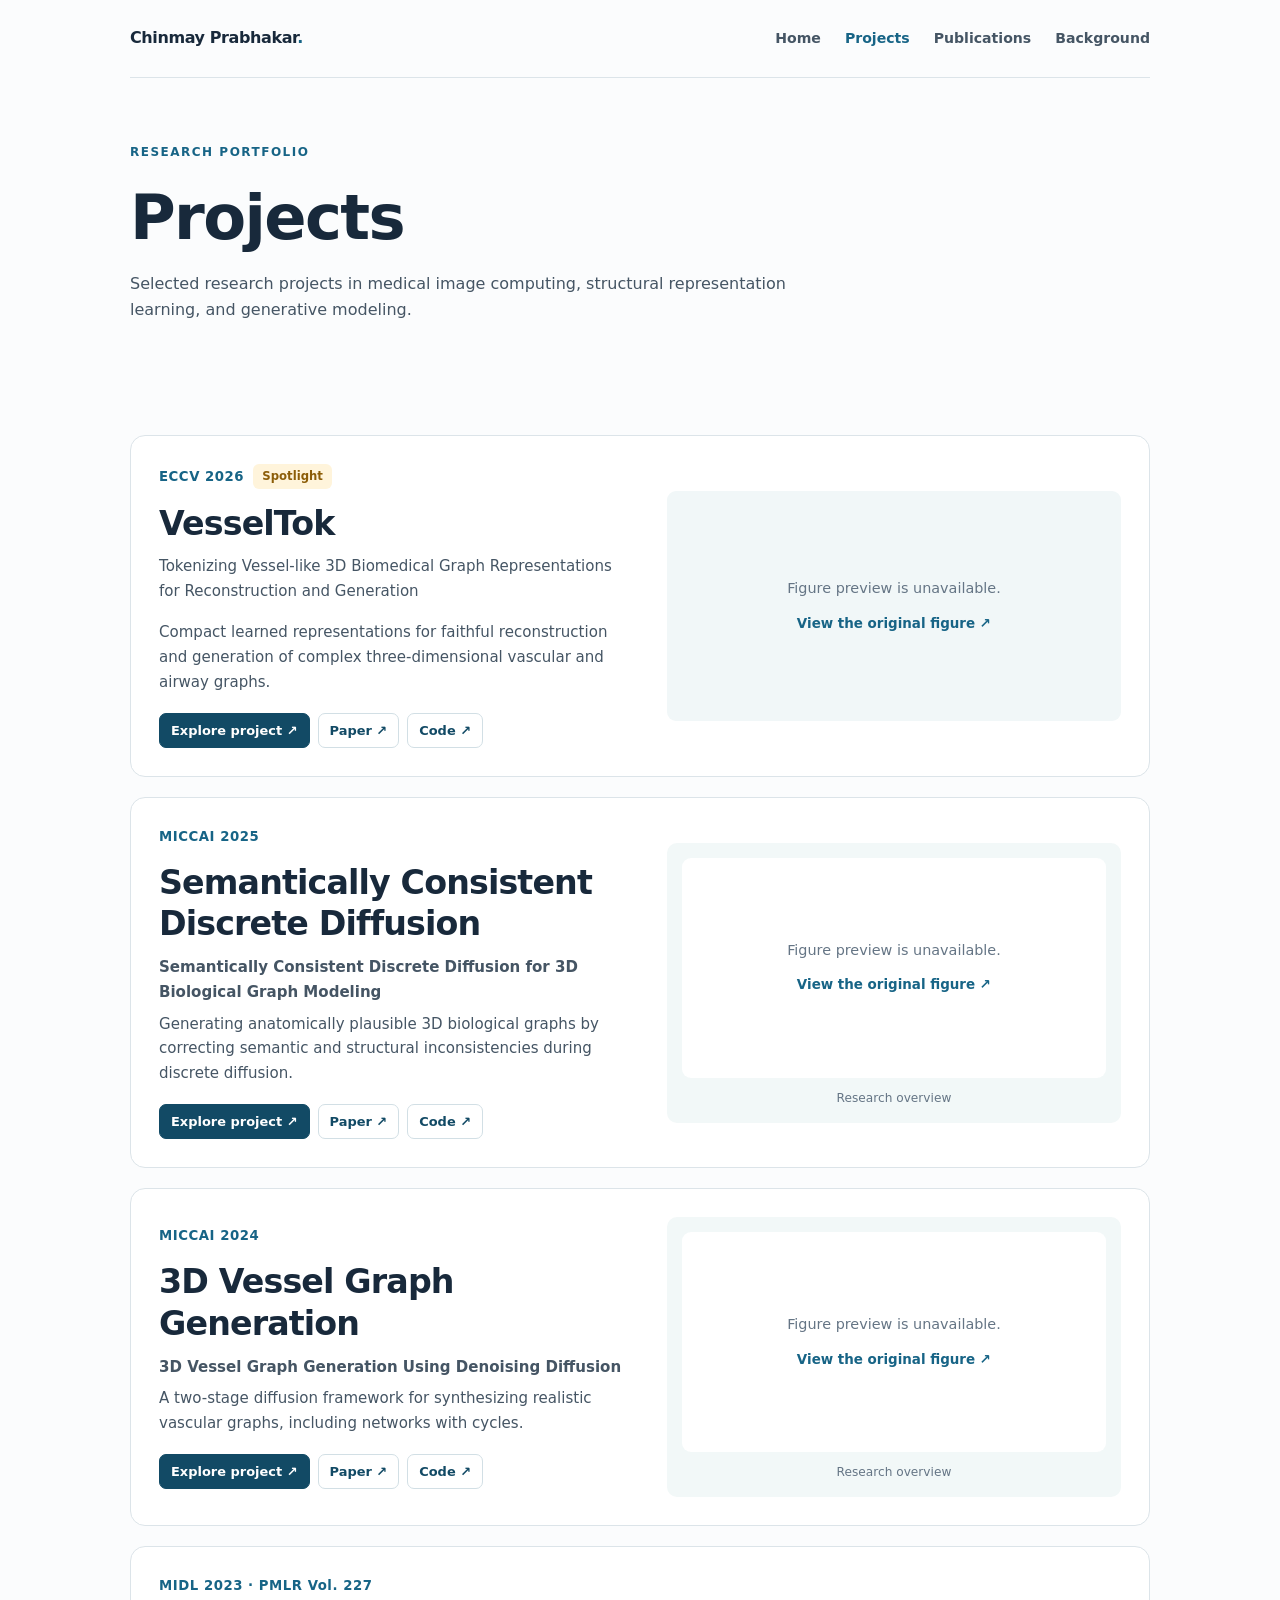
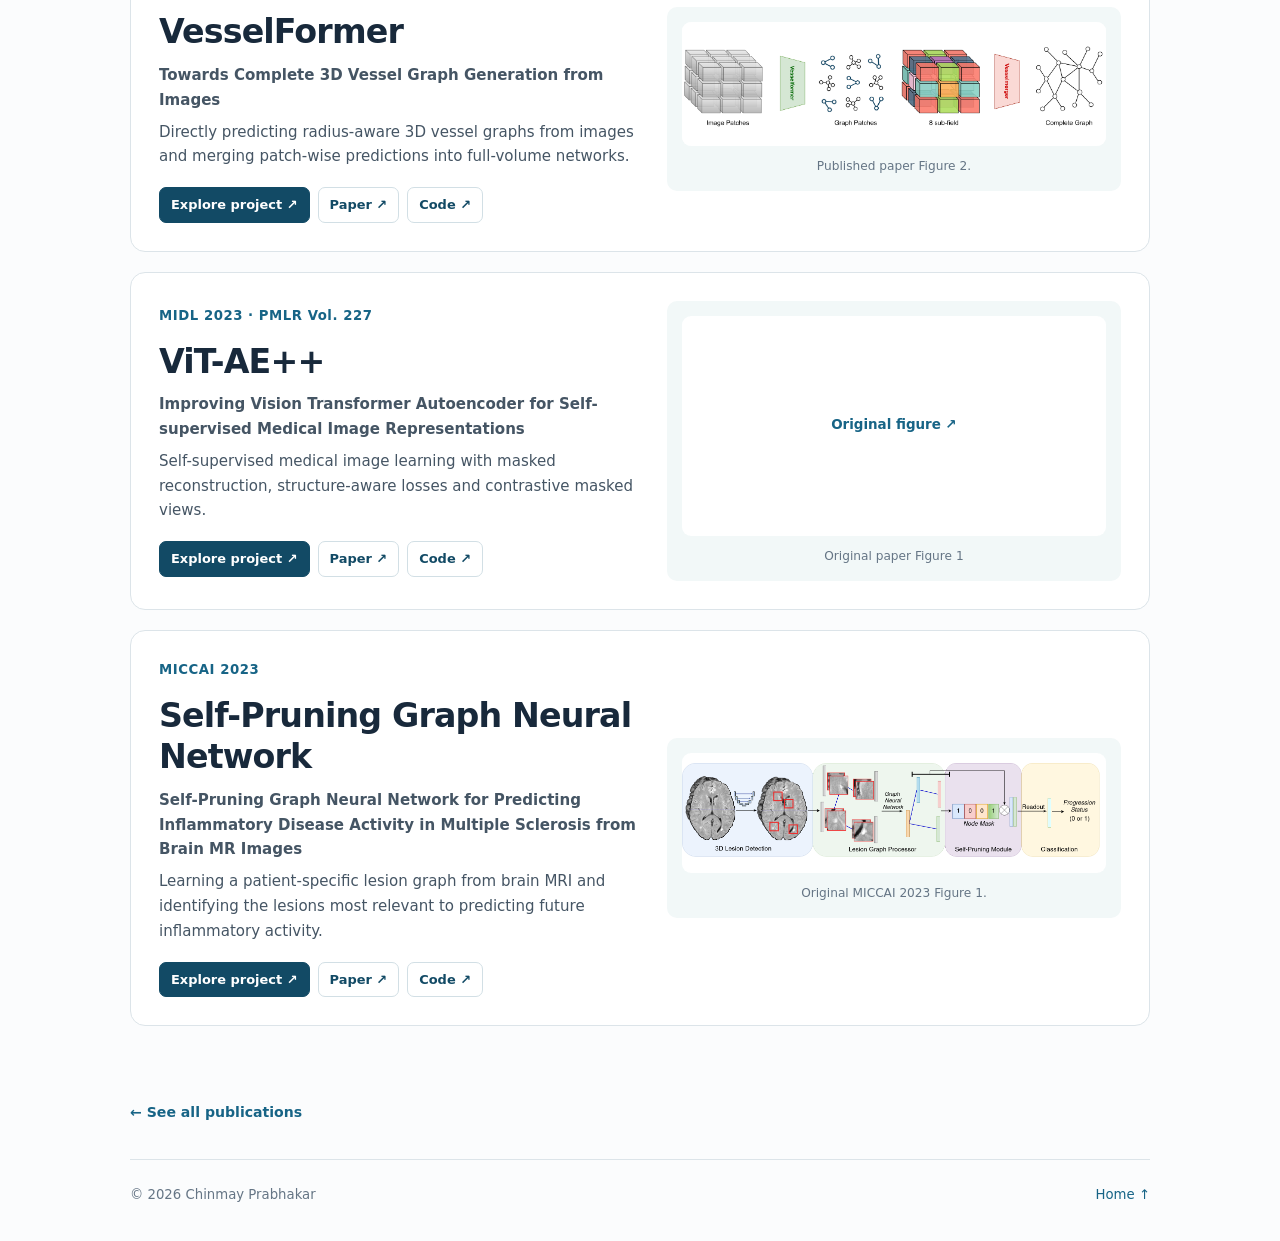
==== commit 4c705e42: "adding remaining papers" ====
--- a/projects/index.html
+++ b/projects/index.html
@@ -1,21 +1,11 @@
 <!DOCTYPE html>
 
-<html lang="en"><head><meta charset="utf-8"/><meta content="width=device-width, initial-scale=1" name="viewport"/><meta content="#f9fafb" name="theme-color"/><meta content="Research project pages and publications by Chinmay Prabhakar." name="description"/><title>Projects | Chinmay Prabhakar</title><link href="../style.css?v=20261014d" rel="stylesheet"/></head><body><nav aria-label="Main navigation" class="nav wrap"><a class="brand" href="../index.html">Chinmay Prabhakar<span class="brand-dot">.</span></a><div class="nav-links"><a href="../index.html">Home</a><a aria-current="page" href="index.html">Projects</a><a href="../index.html#publications">Publications</a><a href="../index.html#background">Background</a></div></nav><main class="wrap subpage"><header class="page-title"><p class="kicker">Research portfolio</p><h1>Projects</h1><p>Selected research projects in medical image computing, structural representation learning, and generative modeling.</p></header><section class="section"><article class="project-tile"><div class="project-tile-copy"><p class="venue-line">ECCV 2026 <span class="highlight-label">Spotlight</span></p><h2><a href="vesseltok/index.html">VesselTok</a></h2><p>Tokenizing Vessel-like 3D Biomedical Graph Representations for Reconstruction and Generation</p><p>Compact learned representations for faithful reconstruction and generation of complex three-dimensional vascular and airway graphs.</p><div class="chips"><a class="chip chip-filled" href="vesseltok/index.html">Explore project ↗</a><a class="chip" href="https://arxiv.org/abs/2603.18797" rel="noopener noreferrer" target="_blank">Paper ↗</a><a class="chip" href="https://github.com/chinmay5/vessel_tok" rel="noopener noreferrer" target="_blank">Code ↗</a></div></div><div class="figure-frame project-tile-image"><img alt="VesselTok overview" class="remote-image" decoding="async" loading="lazy" src="https://raw.githubusercontent.com/chinmay5/vessel_tok/main/vesseltok_overview.png"/><div class="figure-error"><span>Figure preview is unavailable.</span><a href="https://github.com/chinmay5/vessel_tok/blob/main/vesseltok_overview.png" rel="noopener noreferrer" target="_blank">View the original figure ↗</a></div></div></article><article class="project-tile"><div class="project-tile-copy"><p class="venue-line">MICCAI 2025</p><h2><a href="semantic-diffusion/index.html">Semantically Consistent Discrete Diffusion</a></h2><p class="tile-long-title">Semantically Consistent Discrete Diffusion for 3D Biological Graph Modeling</p><p>Generating anatomically plausible 3D biological graphs by correcting semantic and structural inconsistencies during discrete diffusion.</p><div class="chips"><a class="chip chip-filled" href="semantic-diffusion/index.html">Explore project ↗</a><a class="chip" href="https://papers.miccai.org/miccai-2025/0820-Paper3940.html" rel="noopener noreferrer" target="_blank">Paper ↗</a><a class="chip" href="https://github.com/chinmay5/semantically_consistent_graph_generation" rel="noopener noreferrer" target="_blank">Code ↗</a></div></div><div class="project-tile-visual"><div class="figure-frame"><img alt="Overview of the graph diffusion framework, from the official code repository." class="remote-image" decoding="async" loading="lazy" src="https://raw.githubusercontent.com/chinmay5/semantically_consistent_graph_generation/main/static_resources/overview.png"/><div class="figure-error"><span>Figure preview is unavailable.</span><a href="https://github.com/chinmay5/semantically_consistent_graph_generation/blob/main/static_resources/overview.png" rel="noopener noreferrer" target="_blank">View the original figure ↗</a></div></div><p class="fig-caption">Research overview</p></div></article><article class="project-tile"><div class="project-tile-copy"><p class="venue-line">MICCAI 2024</p><h2><a href="vessel-diffusion/index.html">3D Vessel Graph Generation</a></h2><p class="tile-long-title">3D Vessel Graph Generation Using Denoising Diffusion</p><p>A two-stage diffusion framework for synthesizing realistic vascular graphs, including networks with cycles.</p><div class="chips"><a class="chip chip-filled" href="vessel-diffusion/index.html">Explore project ↗</a><a class="chip" href="https://papers.miccai.org/miccai-2024/002-Paper1908.html" rel="noopener noreferrer" target="_blank">Paper ↗</a><a class="chip" href="https://github.com/chinmay5/vessel_diffuse" rel="noopener noreferrer" target="_blank">Code ↗</a></div></div><div class="project-tile-visual"><div class="figure-frame"><img alt="Two-stage diffusion pipeline, from the official code repository." class="remote-image" decoding="async" loading="lazy" src="https://raw.githubusercontent.com/chinmay5/vessel_diffuse/main/static_resources/main_fig.png"/><div class="figure-error"><span>Figure preview is unavailable.</span><a href="https://github.com/chinmay5/vessel_diffuse/blob/main/static_resources/main_fig.png" rel="noopener noreferrer" target="_blank">View the original figure ↗</a></div></div><p class="fig-caption">Research overview</p></div></article><article class="project-tile"><div class="project-tile-copy">
+<html lang="en"><head><meta charset="utf-8"/><meta content="width=device-width, initial-scale=1" name="viewport"/><meta content="#f9fafb" name="theme-color"/><meta content="Research project pages and publications by Chinmay Prabhakar." name="description"/><title>Projects | Chinmay Prabhakar</title><link href="../style.css?v=20261014originalfigures" rel="stylesheet"/></head><body><nav aria-label="Main navigation" class="nav wrap"><a class="brand" href="../index.html">Chinmay Prabhakar<span class="brand-dot">.</span></a><div class="nav-links"><a href="../index.html">Home</a><a aria-current="page" href="index.html">Projects</a><a href="../index.html#publications">Publications</a><a href="../index.html#background">Background</a></div></nav><main class="wrap subpage"><header class="page-title"><p class="kicker">Research portfolio</p><h1>Projects</h1><p>Selected research projects in medical image computing, structural representation learning, and generative modeling.</p></header><section class="section"><article class="project-tile"><div class="project-tile-copy"><p class="venue-line">ECCV 2026 <span class="highlight-label">Spotlight</span></p><h2><a href="vesseltok/index.html">VesselTok</a></h2><p>Tokenizing Vessel-like 3D Biomedical Graph Representations for Reconstruction and Generation</p><p>Compact learned representations for faithful reconstruction and generation of complex three-dimensional vascular and airway graphs.</p><div class="chips"><a class="chip chip-filled" href="vesseltok/index.html">Explore project ↗</a><a class="chip" href="https://arxiv.org/abs/2603.18797" rel="noopener noreferrer" target="_blank">Paper ↗</a><a class="chip" href="https://github.com/chinmay5/vessel_tok" rel="noopener noreferrer" target="_blank">Code ↗</a></div></div><div class="figure-frame project-tile-image"><img alt="VesselTok overview" class="remote-image" decoding="async" loading="lazy" src="https://raw.githubusercontent.com/chinmay5/vessel_tok/main/vesseltok_overview.png"/><div class="figure-error"><span>Figure preview is unavailable.</span><a href="https://github.com/chinmay5/vessel_tok/blob/main/vesseltok_overview.png" rel="noopener noreferrer" target="_blank">View the original figure ↗</a></div></div></article><article class="project-tile"><div class="project-tile-copy"><p class="venue-line">MICCAI 2025</p><h2><a href="semantic-diffusion/index.html">Semantically Consistent Discrete Diffusion</a></h2><p class="tile-long-title">Semantically Consistent Discrete Diffusion for 3D Biological Graph Modeling</p><p>Generating anatomically plausible 3D biological graphs by correcting semantic and structural inconsistencies during discrete diffusion.</p><div class="chips"><a class="chip chip-filled" href="semantic-diffusion/index.html">Explore project ↗</a><a class="chip" href="https://papers.miccai.org/miccai-2025/0820-Paper3940.html" rel="noopener noreferrer" target="_blank">Paper ↗</a><a class="chip" href="https://github.com/chinmay5/semantically_consistent_graph_generation" rel="noopener noreferrer" target="_blank">Code ↗</a></div></div><div class="project-tile-visual"><div class="figure-frame"><img alt="Overview of the graph diffusion framework, from the official code repository." class="remote-image" decoding="async" loading="lazy" src="https://raw.githubusercontent.com/chinmay5/semantically_consistent_graph_generation/main/static_resources/overview.png"/><div class="figure-error"><span>Figure preview is unavailable.</span><a href="https://github.com/chinmay5/semantically_consistent_graph_generation/blob/main/static_resources/overview.png" rel="noopener noreferrer" target="_blank">View the original figure ↗</a></div></div><p class="fig-caption">Research overview</p></div></article><article class="project-tile"><div class="project-tile-copy"><p class="venue-line">MICCAI 2024</p><h2><a href="vessel-diffusion/index.html">3D Vessel Graph Generation</a></h2><p class="tile-long-title">3D Vessel Graph Generation Using Denoising Diffusion</p><p>A two-stage diffusion framework for synthesizing realistic vascular graphs, including networks with cycles.</p><div class="chips"><a class="chip chip-filled" href="vessel-diffusion/index.html">Explore project ↗</a><a class="chip" href="https://papers.miccai.org/miccai-2024/002-Paper1908.html" rel="noopener noreferrer" target="_blank">Paper ↗</a><a class="chip" href="https://github.com/chinmay5/vessel_diffuse" rel="noopener noreferrer" target="_blank">Code ↗</a></div></div><div class="project-tile-visual"><div class="figure-frame"><img alt="Two-stage diffusion pipeline, from the official code repository." class="remote-image" decoding="async" loading="lazy" src="https://raw.githubusercontent.com/chinmay5/vessel_diffuse/main/static_resources/main_fig.png"/><div class="figure-error"><span>Figure preview is unavailable.</span><a href="https://github.com/chinmay5/vessel_diffuse/blob/main/static_resources/main_fig.png" rel="noopener noreferrer" target="_blank">View the original figure ↗</a></div></div><p class="fig-caption">Research overview</p></div></article><article class="project-tile"><div class="project-tile-copy">
 <p class="venue-line">MIDL 2023 · PMLR Vol. 227</p><h2><a href="vesselformer/index.html">VesselFormer</a></h2>
 <p class="tile-long-title">Towards Complete 3D Vessel Graph Generation from Images</p><p>Directly predicting radius-aware 3D vessel graphs from images and merging patch-wise predictions into full-volume networks.</p>
 <div class="chips"><a class="chip chip-filled" href="vesselformer/index.html">Explore project ↗</a><a class="chip" href="https://proceedings.mlr.press/v227/prabhakar24a.html" rel="noopener noreferrer" target="_blank">Paper ↗</a><a class="chip" href="https://github.com/chinmay5/vesselformer" rel="noopener noreferrer" target="_blank">Code ↗</a></div></div>
-<div class="project-tile-visual"><div aria-label="Conceptual steps in the VesselFormer approach" class="research-flow vesselformer-flow is-compact" role="img"><div class="flow-step"><span aria-hidden="true" class="flow-icon">▦</span><strong>3D image</strong><span>Volume patches</span></div><div aria-hidden="true" class="flow-arrow">→</div><div class="flow-step"><span aria-hidden="true" class="flow-icon">◈</span><strong>Transformer</strong><span>Image features</span></div><div aria-hidden="true" class="flow-arrow">→</div><div class="flow-step"><span aria-hidden="true" class="flow-icon">⠿</span><strong>Vessel graph</strong><span>Nodes and edges</span></div><div aria-hidden="true" class="flow-arrow">→</div><div class="flow-step"><span aria-hidden="true" class="flow-icon">◉</span><strong>Radius token</strong><span>Edge radii</span></div><div aria-hidden="true" class="flow-arrow">→</div><div class="flow-step"><span aria-hidden="true" class="flow-icon">⌘</span><strong>VesselMerger</strong><span>Complete graph</span></div></div><p class="fig-caption">Illustrative method workflow</p></div></article><article class="project-tile"><div class="project-tile-copy">
+<div class="project-tile-visual"><div class="original-paper-figure"><div class="figure-frame"><img alt="VesselFormer pipeline from Figure 2 of the published paper" class="remote-image" decoding="async" loading="lazy" src="../assets/papers/vesselformer/figure2_pipeline.png"/><div class="figure-error"><span>The figure preview could not be loaded.</span></div></div><p class="fig-caption">Published paper Figure 2.</p></div></div></article><article class="project-tile"><div class="project-tile-copy">
 <p class="venue-line">MIDL 2023 · PMLR Vol. 227</p><h2><a href="vit-ae-plus-plus/index.html">ViT-AE++</a></h2>
 <p class="tile-long-title">Improving Vision Transformer Autoencoder for Self-supervised Medical Image Representations</p><p>Self-supervised medical image learning with masked reconstruction, structure-aware losses and contrastive masked views.</p>
 <div class="chips"><a class="chip chip-filled" href="vit-ae-plus-plus/index.html">Explore project ↗</a><a class="chip" href="https://proceedings.mlr.press/v227/prabhakar24b.html" rel="noopener noreferrer" target="_blank">Paper ↗</a><a class="chip" href="https://github.com/chinmay5/vit_ae_plus_plus" rel="noopener noreferrer" target="_blank">Code ↗</a></div></div>
-<div class="project-tile-visual"><div aria-label="Conceptual steps in the ViT-AE++ approach" class="research-flow vitae-flow is-compact" role="img"><div class="flow-step"><span aria-hidden="true" class="flow-icon">▦</span><strong>Medical image</strong><span>2D or 3D volume</span></div><div aria-hidden="true" class="flow-arrow">→</div><div class="flow-step"><span aria-hidden="true" class="flow-icon">▤</span><strong>Masked views</strong><span>Random patches</span></div><div aria-hidden="true" class="flow-arrow">→</div><div class="flow-step"><span aria-hidden="true" class="flow-icon">◈</span><strong>Shared ViT</strong><span>Feature encoder</span></div><div aria-hidden="true" class="flow-arrow">→</div><div class="flow-step"><span aria-hidden="true" class="flow-icon">◫</span><strong>Decoder</strong><span>Image recovery</span></div><div aria-hidden="true" class="flow-arrow">→</div><div class="flow-step"><span aria-hidden="true" class="flow-icon">⇄</span><strong>Two objectives</strong><span>Structure + contrast</span></div></div><p class="fig-caption">Illustrative method workflow</p></div></article><article class="project-tile"><div class="project-tile-copy"><p class="venue-line">MICCAI 2023</p><h2><a href="ms-self-pruning/index.html">Self-Pruning Graph Neural Network</a></h2><p class="tile-long-title">Self-Pruning Graph Neural Network for Predicting Inflammatory Disease Activity in Multiple Sclerosis from Brain MR Images</p><p>Learning a patient-specific lesion graph from brain MRI and identifying the lesions most relevant to predicting future inflammatory activity.</p><div class="chips"><a class="chip chip-filled" href="ms-self-pruning/index.html">Explore project ↗</a><a class="chip" href="https://conferences.miccai.org/2023/papers/580-Paper1619.html" rel="noopener noreferrer" target="_blank">Paper ↗</a><a class="chip" href="https://github.com/chinmay5/ms_ida" rel="noopener noreferrer" target="_blank">Code ↗</a></div></div><div class="project-tile-visual"><div aria-label="Illustrative flow of lesion detection, feature extraction, lesion graph, graph learning, self-pruning and prediction" class="research-flow is-compact" role="img">
-<div class="flow-step"><span aria-hidden="true" class="flow-icon">◉</span><strong>Brain MRI</strong><span>Lesion detection</span></div>
-<div aria-hidden="true" class="flow-arrow">→</div>
-<div class="flow-step"><span aria-hidden="true" class="flow-icon">▦</span><strong>Lesion patches</strong><span>Feature encoding</span></div>
-<div aria-hidden="true" class="flow-arrow">→</div>
-<div class="flow-step"><span aria-hidden="true" class="flow-icon">⠿</span><strong>Patient graph</strong><span>Spatial connections</span></div>
-<div aria-hidden="true" class="flow-arrow">→</div>
-<div class="flow-step"><span aria-hidden="true" class="flow-icon">⌁</span><strong>Graph + pruning</strong><span>Important lesions</span></div>
-<div aria-hidden="true" class="flow-arrow">→</div>
-<div class="flow-step"><span aria-hidden="true" class="flow-icon">◈</span><strong>Prediction</strong><span>Inflammatory activity</span></div>
-</div><p class="fig-caption">Illustrative method workflow</p></div></article></section><p class="back-line"><a href="../index.html#publications">← See all publications</a></p></main><footer class="site-footer wrap"><span>© <span data-current-year="">2026</span> Chinmay Prabhakar</span><a href="../index.html">Home ↑</a></footer><script>document.querySelectorAll('.remote-image').forEach(img=>{const frame=img.closest('.figure-frame');const fail=()=>frame?.classList.add('image-failed');const load=()=>frame?.classList.add('image-ready');img.addEventListener('error',fail);img.addEventListener('load',load);if(img.complete){if(img.naturalWidth)load();else fail()}});document.querySelectorAll('.portrait img').forEach(img=>{img.addEventListener('error',()=>img.closest('.portrait')?.classList.add('image-failed'));if(img.complete&&!img.naturalWidth)img.closest('.portrait')?.classList.add('image-failed')});document.querySelectorAll('[data-current-year]').forEach(el=>el.textContent=new Date().getFullYear());</script></body></html>+<div class="project-tile-visual"><div class="figure-frame"><img alt="ViT-AE++ Figure 1 (original paper architecture)." class="remote-image" decoding="async" loading="lazy" src="https://ar5iv.labs.arxiv.org/html/2301.07382/assets/fig/main_ViT.png"/><div class="figure-error"><a href="https://ar5iv.labs.arxiv.org/html/2301.07382/assets/fig/main_ViT.png" rel="noopener noreferrer" target="_blank">Original figure ↗</a></div></div><p class="fig-caption">Original paper Figure 1</p></div></article><article class="project-tile"><div class="project-tile-copy"><p class="venue-line">MICCAI 2023</p><h2><a href="ms-self-pruning/index.html">Self-Pruning Graph Neural Network</a></h2><p class="tile-long-title">Self-Pruning Graph Neural Network for Predicting Inflammatory Disease Activity in Multiple Sclerosis from Brain MR Images</p><p>Learning a patient-specific lesion graph from brain MRI and identifying the lesions most relevant to predicting future inflammatory activity.</p><div class="chips"><a class="chip chip-filled" href="ms-self-pruning/index.html">Explore project ↗</a><a class="chip" href="https://conferences.miccai.org/2023/papers/580-Paper1619.html" rel="noopener noreferrer" target="_blank">Paper ↗</a><a class="chip" href="https://github.com/chinmay5/ms_ida" rel="noopener noreferrer" target="_blank">Code ↗</a></div></div><div class="project-tile-visual"><div class="original-paper-figure"><div class="figure-frame"><img alt="Figure 1 from original self-pruning GNN MICCAI 2023 paper" class="remote-image" decoding="async" loading="lazy" src="../assets/papers/ms-self-pruning/figure1_pipeline.png"/><div class="figure-error"><span>The image could not be displayed.</span></div></div><p class="fig-caption">Original MICCAI 2023 Figure 1.</p></div></div></article></section><p class="back-line"><a href="../index.html#publications">← See all publications</a></p></main><footer class="site-footer wrap"><span>© <span data-current-year="">2026</span> Chinmay Prabhakar</span><a href="../index.html">Home ↑</a></footer><script>document.querySelectorAll('.remote-image').forEach(img=>{const frame=img.closest('.figure-frame');const fail=()=>frame?.classList.add('image-failed');const load=()=>frame?.classList.add('image-ready');img.addEventListener('error',fail);img.addEventListener('load',load);if(img.complete){if(img.naturalWidth)load();else fail()}});document.querySelectorAll('.portrait img').forEach(img=>{img.addEventListener('error',()=>img.closest('.portrait')?.classList.add('image-failed'));if(img.complete&&!img.naturalWidth)img.closest('.portrait')?.classList.add('image-failed')});document.querySelectorAll('[data-current-year]').forEach(el=>el.textContent=new Date().getFullYear());</script></body></html>
--- a/style.css
+++ b/style.css
@@ -85,3 +85,33 @@
 .project-nav-papers{margin:16px auto 0;text-align:center;font-size:.83rem;color:var(--muted)}
 .project-nav-papers a{font-weight:650}
 @media(max-width:760px){.hero{padding-bottom:30px}.project-tile .research-flow.is-compact{min-height:auto}}
+
+/* Published paper figures */
+.pdf-figure-embed { overflow:hidden; border-radius:10px; border:1px solid var(--line); background:#fff; }
+.pdf-figure-embed object { width:100%; height:490px; display:block; }
+.pdf-preview-block {margin-top:18px;}
+.pdf-preview-block .pdf-figure-embed object { height:420px; }
+.pdf-tile {min-height:210px;display:flex;flex-direction:column;justify-content:center;align-items:center;gap:16px;padding:25px;background:#f5f9fb;border:1px solid var(--line);border-radius:10px;text-align:center;}
+.pdf-tile p {font-weight:750;color:var(--ink);margin:0;}
+.pdf-tile a {font-weight:700;}
+.inline-figure-block { margin-top:18px; }
+.inline-figure-block .figure-frame {min-height:190px;padding:12px;border:1px solid var(--line);}
+.inline-figure-block .remote-image {max-height:440px;}
+.pdf-overview .kicker {margin:0 0 15px;}
+@media(max-width:570px) {.pdf-figure-embed object {height:360px;} .pdf-preview-block .pdf-figure-embed object{height:310px;}}
+
+/* Original figures cropped directly from the published VesselFormer PDF. */
+.original-figure-gallery {display:grid;grid-template-columns:1fr;gap:28px}
+.original-figure-gallery .original-paper-figure {padding:16px;border:1px solid var(--line);border-radius:12px;background:var(--paper,#fff)}
+.original-figure-gallery .figure-frame {min-height:160px}
+.original-figure-gallery .remote-image {max-height:720px}
+.project-tile-visual .original-paper-figure .figure-frame {min-height:110px}
+.original-paper-figure .figure-frame {min-height:130px}
+@media (max-width:570px) {.original-figure-gallery .original-paper-figure {padding:9px}}
+
+/* Original MICCAI 2023 paper figures, locally served as image assets. */
+.project-tile-visual .original-paper-figure .figure-frame{min-height:120px}
+.original-figures-section>.original-figure-gallery{display:grid;grid-template-columns:1fr;gap:24px;margin-top:24px}
+.original-figures-section .original-paper-figure{border:1px solid var(--line);background:#fff;border-radius:12px;padding:16px}
+.original-figures-section .figure-frame{min-height:180px}
+@media(max-width:570px){.original-figures-section .original-paper-figure{padding:10px}}
